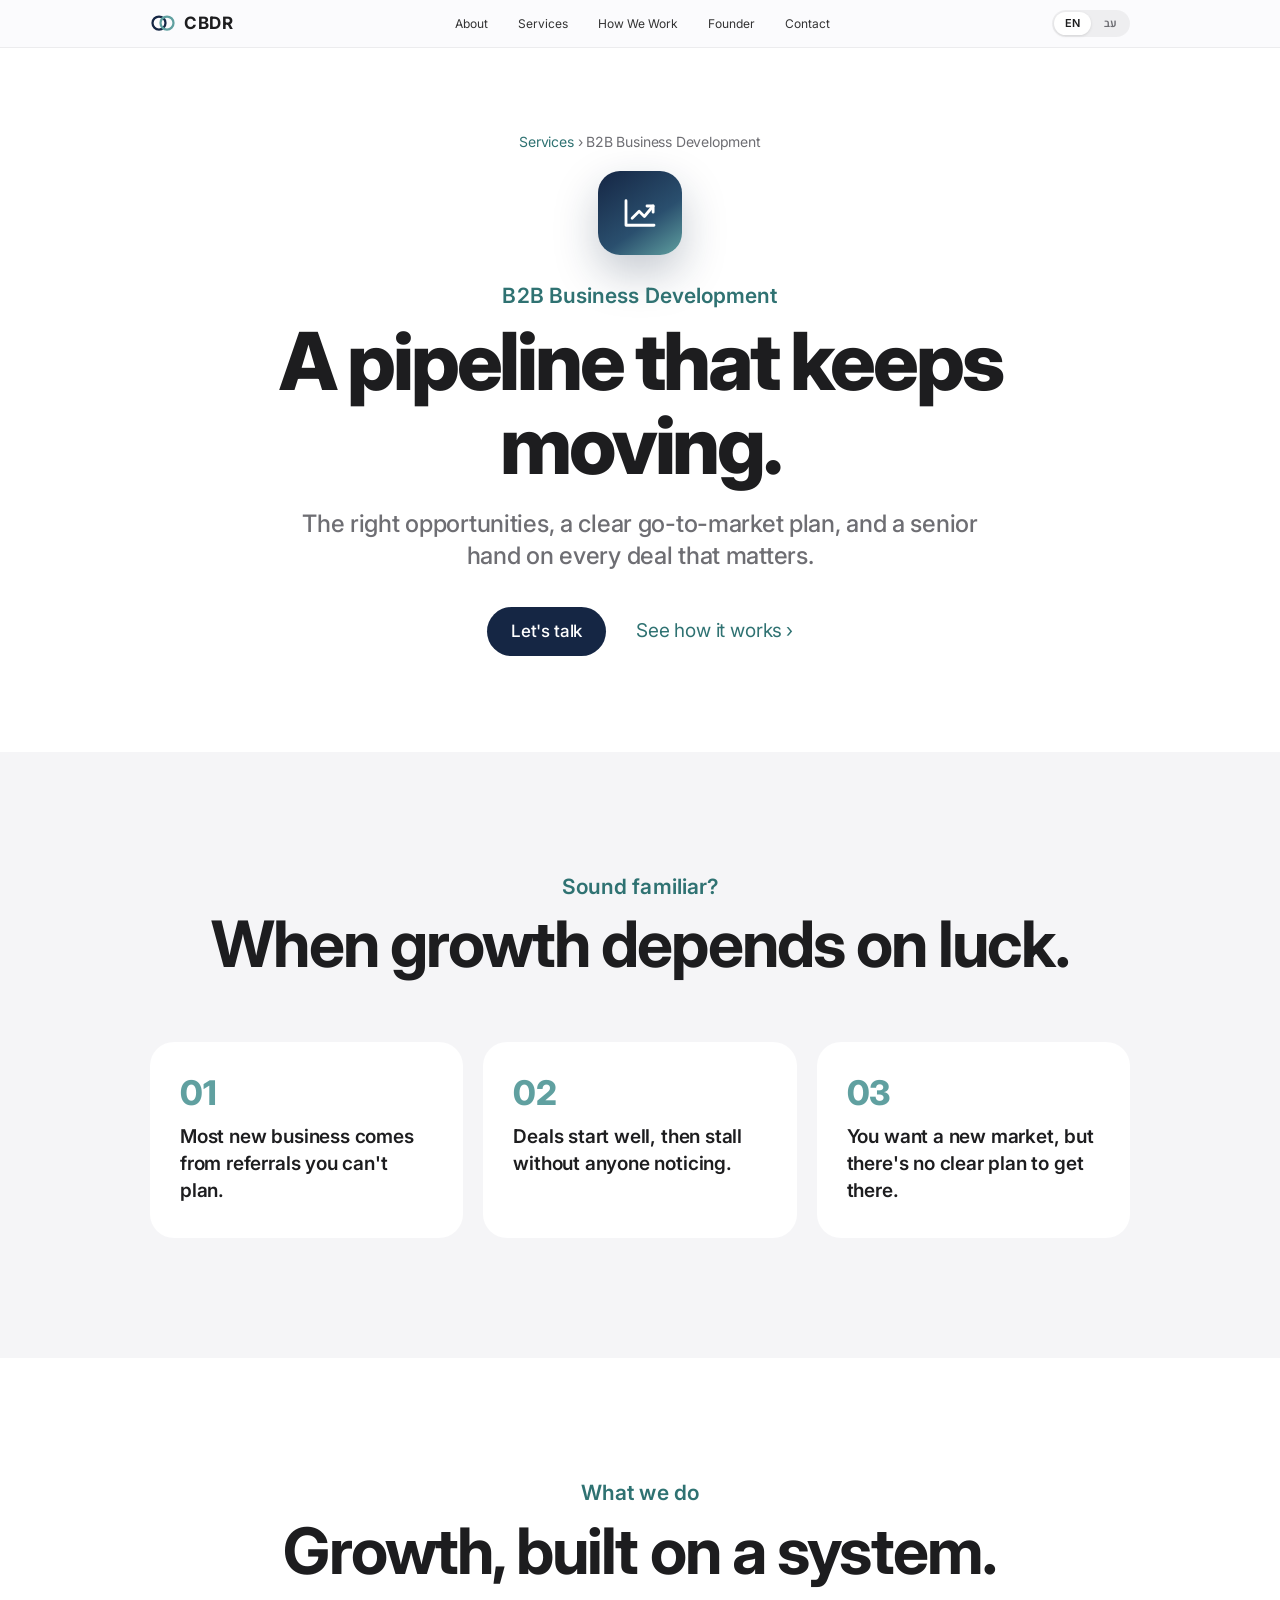
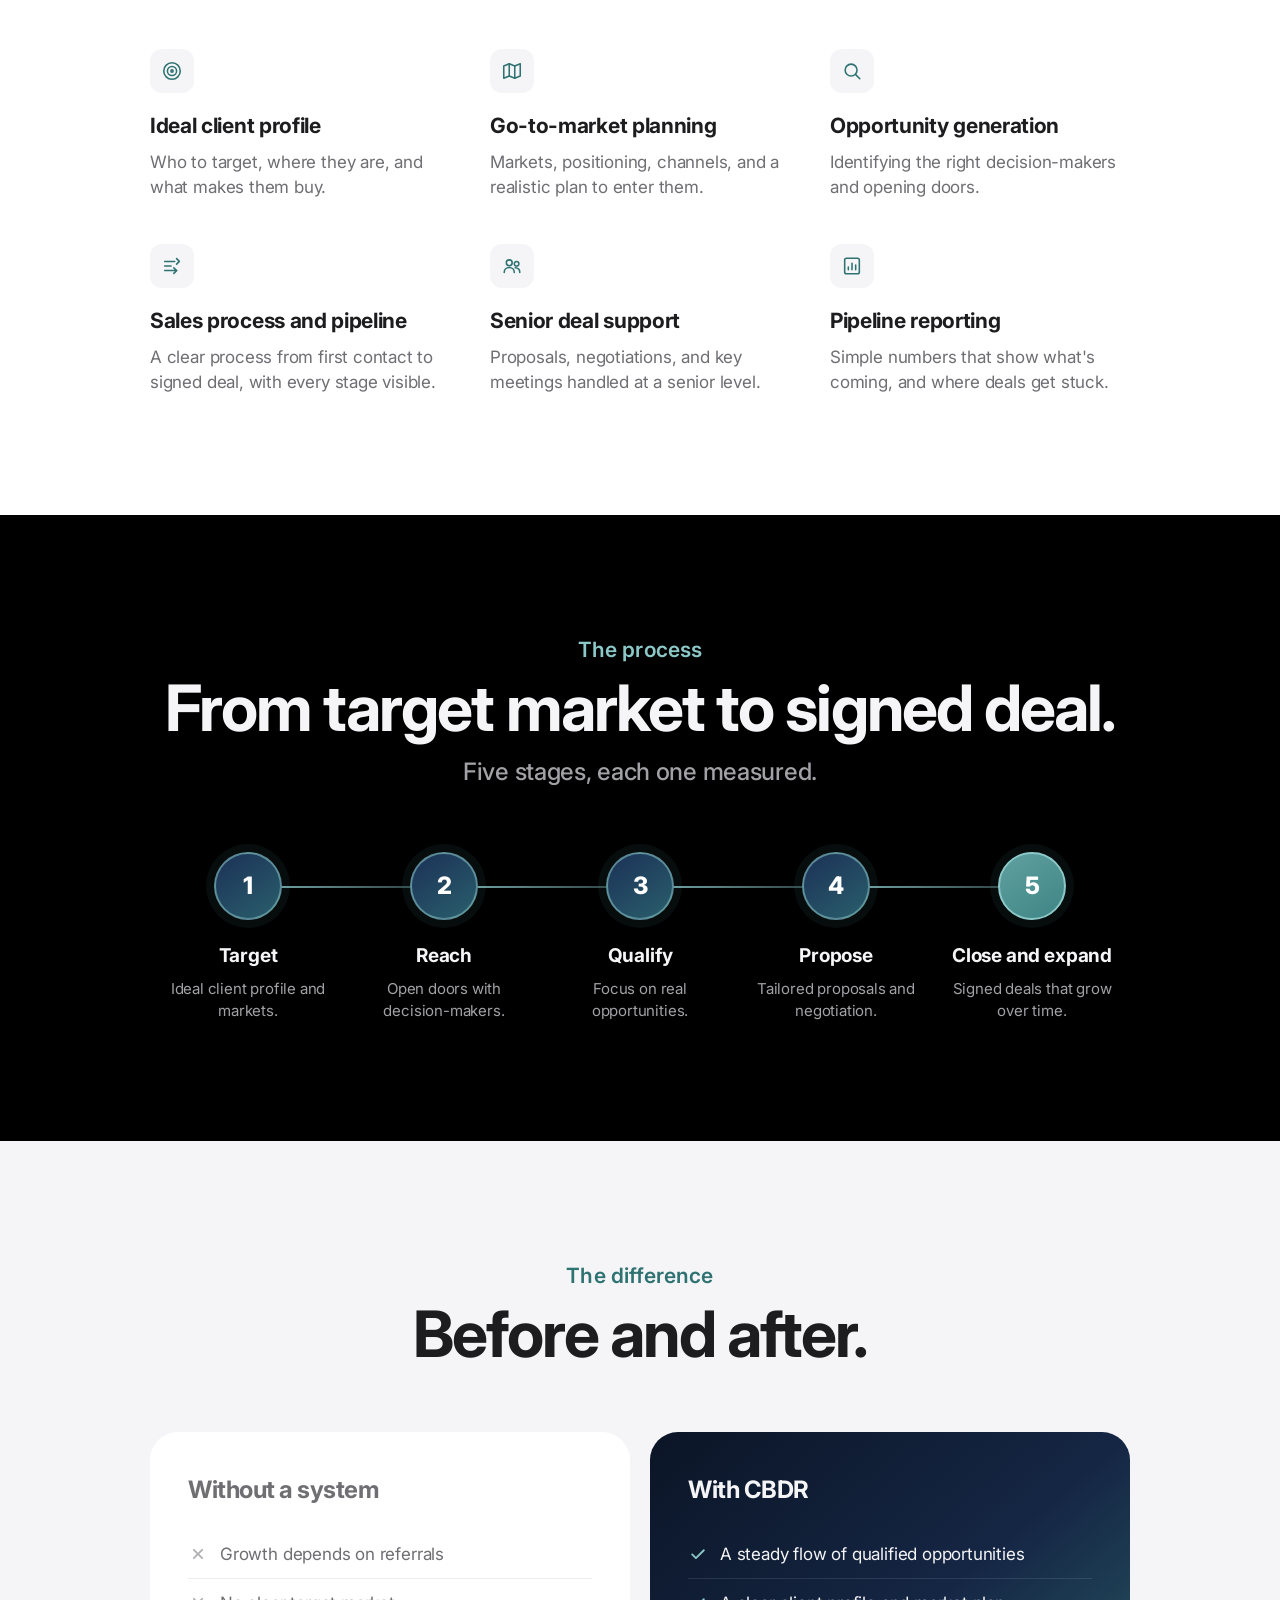
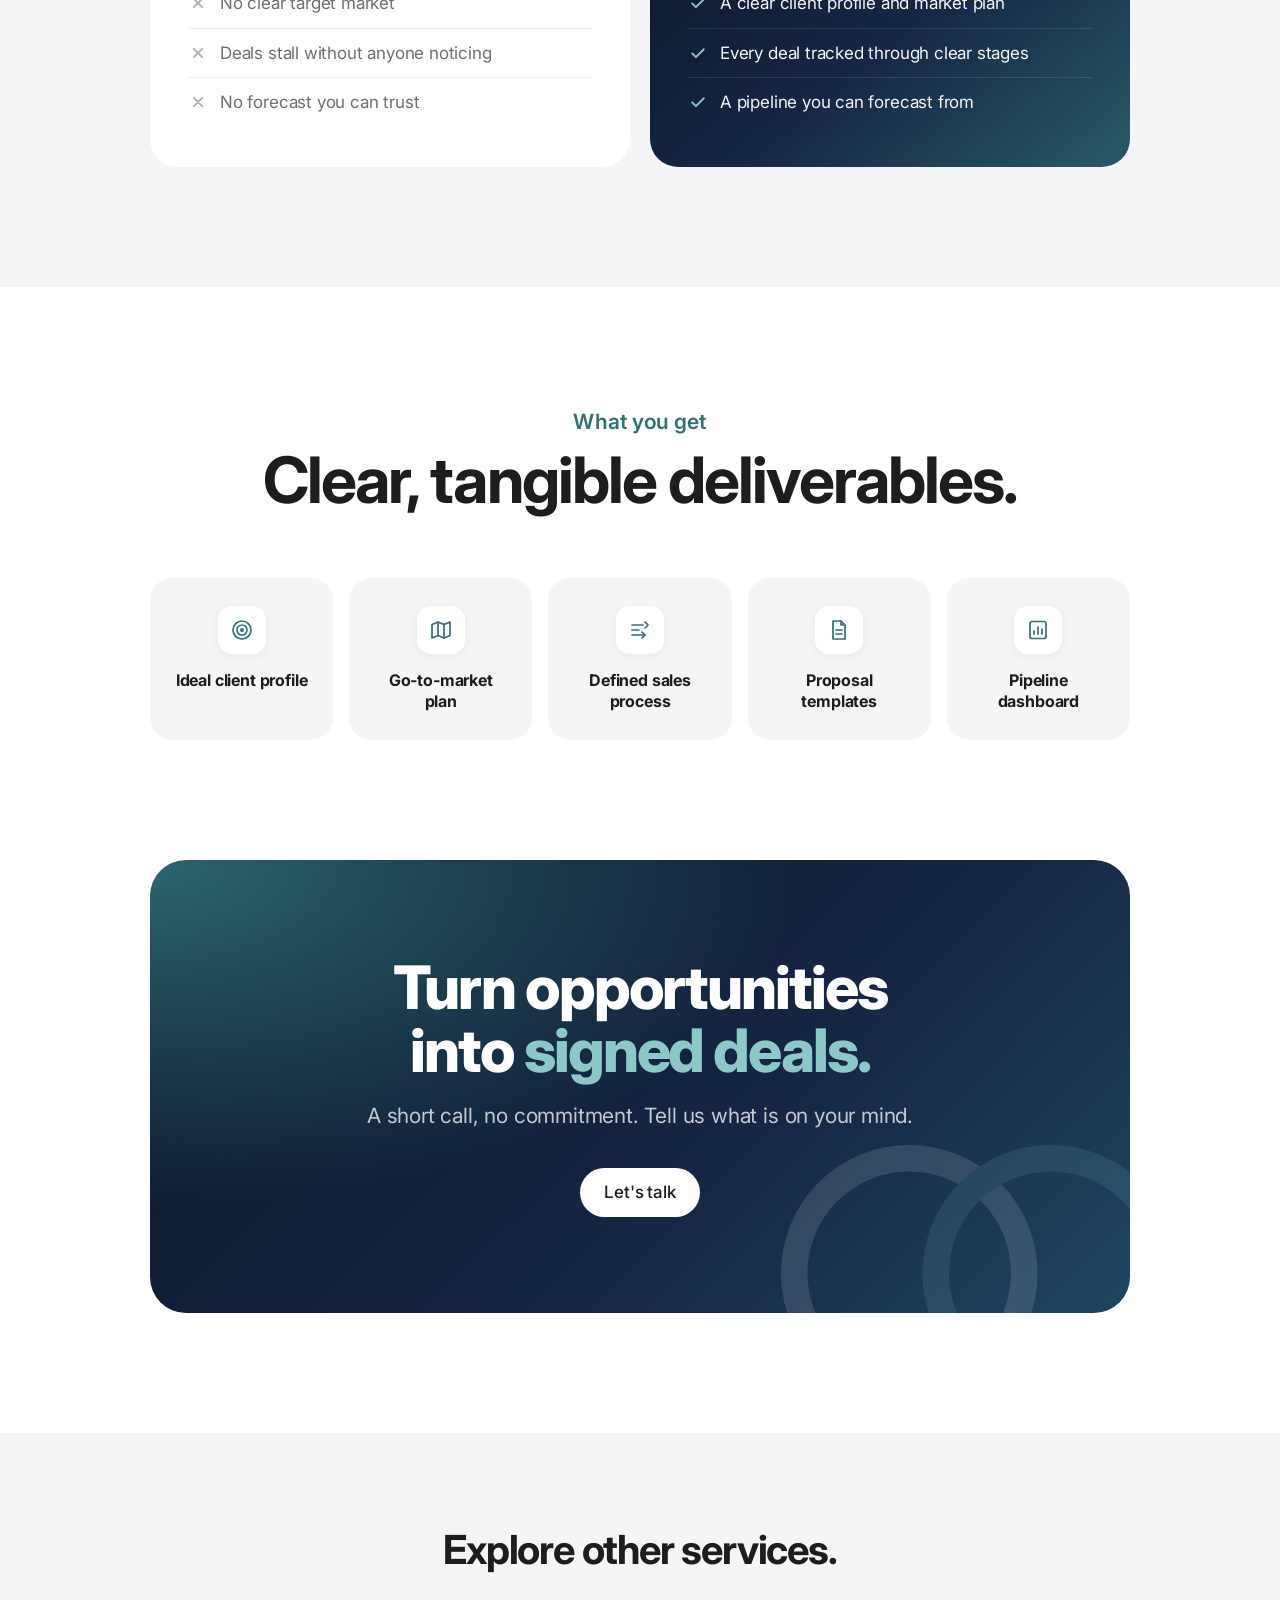
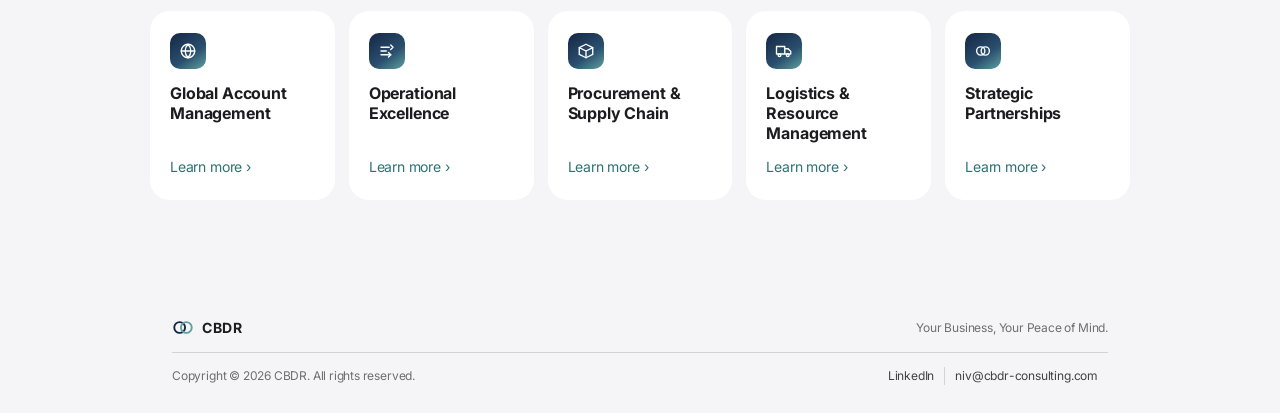
==== b2b-business-development.html @ 395acceb "Add six service pages with process diagrams" ====
<!DOCTYPE html>
<html lang="en" dir="ltr">
<head>
<meta charset="UTF-8">
<meta name="viewport" content="width=device-width, initial-scale=1.0">
<title>B2B Business Development | CBDR</title>
<meta name="description" content="B2B business development: ideal client profile, go-to-market planning, opportunity generation, sales process and pipeline, and senior deal support.">
<meta name="robots" content="index, follow">
<meta name="theme-color" content="#fbfbfd">
<link rel="canonical" href="https://cbdr-consulting.com/b2b-business-development">
<link rel="alternate" hreflang="en" href="https://cbdr-consulting.com/b2b-business-development">
<link rel="alternate" hreflang="he" href="https://cbdr-consulting.com/b2b-business-development?lang=he">
<link rel="alternate" hreflang="x-default" href="https://cbdr-consulting.com/b2b-business-development">
<link rel="icon" type="image/svg+xml" href="favicon.svg">
<meta property="og:type" content="website">
<meta property="og:site_name" content="CBDR">
<meta property="og:url" content="https://cbdr-consulting.com/b2b-business-development">
<meta property="og:title" content="B2B Business Development | CBDR">
<meta property="og:description" content="B2B business development: ideal client profile, go-to-market planning, opportunity generation, sales process and pipeline, and senior deal support.">
<meta property="og:image" content="https://cbdr-consulting.com/og-image.jpg">
<meta name="twitter:card" content="summary_large_image">
<script type="application/ld+json">
{
  "@context": "https://schema.org",
  "@type": "Service",
  "name": "B2B Business Development",
  "serviceType": "B2B Business Development",
  "description": "B2B business development: ideal client profile, go-to-market planning, opportunity generation, sales process and pipeline, and senior deal support.",
  "url": "https://cbdr-consulting.com/b2b-business-development",
  "areaServed": "Worldwide",
  "provider": {
    "@type": "ProfessionalService",
    "name": "CBDR",
    "url": "https://cbdr-consulting.com/"
  }
}
</script>
<!-- ANALYTICS: paste your analytics snippet here -->
<script>document.documentElement.classList.add('js');</script>
<link rel="preconnect" href="https://fonts.googleapis.com">
<link rel="preconnect" href="https://fonts.gstatic.com" crossorigin>
<link href="https://fonts.googleapis.com/css2?family=Inter:wght@400;500;600;700;800&family=Heebo:wght@400;500;600;700;800&display=swap" rel="stylesheet">
<link rel="stylesheet" href="site.css">
</head>
<body>

<svg width="0" height="0" style="position:absolute" aria-hidden="true">
  <defs>
    <symbol id="rings" viewBox="0 0 52 36">
      <circle cx="18" cy="18" r="13" fill="none" stroke="#152644" stroke-width="4.5"/>
      <circle cx="34" cy="18" r="13" fill="none" stroke="#60A0A0" stroke-width="4.5"/>
    </symbol>
  </defs>
</svg>

<nav class="gnav" aria-label="Main">
  <div class="gnav-in">
    <a href="index.html" class="brand" aria-label="CBDR home"><svg aria-hidden="true"><use href="#rings"/></svg><b>CBDR</b></a>
    <div class="gnav-links">
      <a href="index.html#about"><span class="t-en">About</span><span class="t-he">מי אנחנו</span></a>
      <a href="index.html#services"><span class="t-en">Services</span><span class="t-he">שירותים</span></a>
      <a href="index.html#process"><span class="t-en">How We Work</span><span class="t-he">איך עובדים</span></a>
      <a href="index.html#founder"><span class="t-en">Founder</span><span class="t-he">המייסד</span></a>
      <a href="index.html#contact"><span class="t-en">Contact</span><span class="t-he">צור קשר</span></a>
    </div>
    <div class="lang" role="group" aria-label="Language">
      <button class="ltb on" data-l="en" onclick="setL('en')">EN</button>
      <button class="ltb" data-l="he" onclick="setL('he')">עב</button>
    </div>
  </div>
</nav>

<main id="top">

<section class="svc-hero">
  <p class="crumb rv"><a href="index.html#services"><span class="t-en">Services</span><span class="t-he">שירותים</span></a> <span class="chev">›</span> <span class="t-en">B2B Business Development</span><span class="t-he">פיתוח עסקי B2B</span></p>
  <div class="hero-ico rv"><svg viewBox="0 0 24 24" aria-hidden="true"><path d="M4 19V5M4 19h16"/><path d="M7.5 15l4-4 3 3 5-6"/><path d="M16 8h3.5v3.5"/></svg></div>
  <p class="eyebrow rv d1"><span class="t-en">B2B Business Development</span><span class="t-he">פיתוח עסקי B2B</span></p>
  <h1 class="rv d1"><span class="t-en">A pipeline that keeps moving.</span><span class="t-he">פייפליין שלא נעצר.</span></h1>
  <p class="subhead rv d2"><span class="t-en">The right opportunities, a clear go-to-market plan, and a senior hand on every deal that matters.</span><span class="t-he">ההזדמנויות הנכונות, תוכנית יציאה לשוק ברורה, ויד בכירה על כל עסקה שחשובה.</span></p>
  <div class="cta-row rv d3">
    <a href="index.html#contact" class="pill"><span class="t-en">Let's talk</span><span class="t-he">בואו נדבר</span></a>
    <a href="#how" class="more"><span class="t-en">See how it works</span><span class="t-he">איך זה עובד</span> <span class="chev">›</span></a>
  </div>
</section>

<section class="section bg-mist">
  <div class="inner">
    <div class="head-block center">
      <p class="eyebrow rv"><span class="t-en">Sound familiar?</span><span class="t-he">נשמע מוכר?</span></p>
      <h2 class="headline rv d1"><span class="t-en">When growth depends on luck.</span><span class="t-he">כשהצמיחה תלויה במזל.</span></h2>
    </div>
    <div class="signs"><div class="sign rv"><div class="q">01</div><p><span class="t-en">Most new business comes from referrals you can't plan.</span><span class="t-he">רוב העסקים החדשים מגיעים מהמלצות שאי אפשר לתכנן.</span></p></div><div class="sign rv d1"><div class="q">02</div><p><span class="t-en">Deals start well, then stall without anyone noticing.</span><span class="t-he">עסקאות מתחילות טוב, ואז נתקעות בלי שאף אחד שם לב.</span></p></div><div class="sign rv d2"><div class="q">03</div><p><span class="t-en">You want a new market, but there's no clear plan to get there.</span><span class="t-he">אתם רוצים שוק חדש, אבל אין תוכנית ברורה להגיע אליו.</span></p></div></div>
  </div>
</section>

<section class="section">
  <div class="inner">
    <div class="head-block center">
      <p class="eyebrow rv"><span class="t-en">What we do</span><span class="t-he">מה אנחנו עושים</span></p>
      <h2 class="headline rv d1"><span class="t-en">Growth, built on a system.</span><span class="t-he">צמיחה שבנויה על שיטה.</span></h2>
    </div>
    <div class="caps"><div class="cap rv"><div class="ico"><svg viewBox="0 0 24 24" aria-hidden="true"><circle cx="12" cy="12" r="9"/><circle cx="12" cy="12" r="5"/><circle cx="12" cy="12" r="1.2"/></svg></div><h3><span class="t-en">Ideal client profile</span><span class="t-he">פרופיל לקוח אידיאלי (ICP)</span></h3><p><span class="t-en">Who to target, where they are, and what makes them buy.</span><span class="t-he">למי לפנות, איפה הם נמצאים, ומה גורם להם לקנות.</span></p></div><div class="cap rv d1"><div class="ico"><svg viewBox="0 0 24 24" aria-hidden="true"><path d="M9 4L3 6.5v13.5L9 17.5l6 2.5 6-2.5V4l-6 2.5z"/><path d="M9 4v13.5M15 6.5V20"/></svg></div><h3><span class="t-en">Go-to-market planning</span><span class="t-he">תוכנית יציאה לשוק</span></h3><p><span class="t-en">Markets, positioning, channels, and a realistic plan to enter them.</span><span class="t-he">שווקים, מיצוב, ערוצים ותוכנית מציאותית להיכנס אליהם.</span></p></div><div class="cap rv d2"><div class="ico"><svg viewBox="0 0 24 24" aria-hidden="true"><circle cx="11" cy="11" r="6.5"/><path d="M16 16l4.5 4.5"/></svg></div><h3><span class="t-en">Opportunity generation</span><span class="t-he">יצירת הזדמנויות</span></h3><p><span class="t-en">Identifying the right decision-makers and opening doors.</span><span class="t-he">איתור מקבלי ההחלטות הנכונים ופתיחת דלתות.</span></p></div><div class="cap rv"><div class="ico"><svg viewBox="0 0 24 24" aria-hidden="true"><path d="M4 7h11M4 12h7M4 17h13"/><path d="M17 4l3 3-3 3M14 14l3 3-3 3"/></svg></div><h3><span class="t-en">Sales process and pipeline</span><span class="t-he">תהליך מכירה ופייפליין</span></h3><p><span class="t-en">A clear process from first contact to signed deal, with every stage visible.</span><span class="t-he">תהליך ברור מקשר ראשון ועד חתימה, עם כל שלב גלוי.</span></p></div><div class="cap rv d1"><div class="ico"><svg viewBox="0 0 24 24" aria-hidden="true"><circle cx="9" cy="8.5" r="3.2"/><path d="M3.5 19c0-3.2 2.5-5.3 5.5-5.3s5.5 2.1 5.5 5.3"/><circle cx="17" cy="9.5" r="2.5"/><path d="M15.5 14c2.8.1 5 1.9 5 5"/></svg></div><h3><span class="t-en">Senior deal support</span><span class="t-he">ליווי עסקאות בדרג בכיר</span></h3><p><span class="t-en">Proposals, negotiations, and key meetings handled at a senior level.</span><span class="t-he">הצעות, משא ומתן ופגישות מפתח, בדרג בכיר.</span></p></div><div class="cap rv d2"><div class="ico"><svg viewBox="0 0 24 24" aria-hidden="true"><rect x="4" y="3.5" width="16" height="17" rx="2"/><path d="M8 16v-3M12 16V9M16 16v-5"/></svg></div><h3><span class="t-en">Pipeline reporting</span><span class="t-he">דיווח על הפייפליין</span></h3><p><span class="t-en">Simple numbers that show what's coming, and where deals get stuck.</span><span class="t-he">מספרים פשוטים שמראים מה בדרך, ואיפה עסקאות נתקעות.</span></p></div></div>
  </div>
</section>

<section class="section bg-dark" id="how">
  <div class="inner">
    <div class="head-block center">
      <p class="eyebrow rv"><span class="t-en">The process</span><span class="t-he">התהליך</span></p>
      <h2 class="headline rv d1"><span class="t-en">From target market to signed deal.</span><span class="t-he">משוק יעד לעסקה חתומה.</span></h2>
      <p class="subhead rv d2"><span class="t-en">Five stages, each one measured.</span><span class="t-he">חמישה שלבים, כל אחד נמדד.</span></p>
    </div>
    <div class="flow-wrap">
      <ol class="flow" style="--n:5"><li class="rv"><div class="node">1</div><h3><span class="t-en">Target</span><span class="t-he">מיקוד</span></h3><p><span class="t-en">Ideal client profile and markets.</span><span class="t-he">פרופיל לקוח אידיאלי ושווקים.</span></p></li><li class="rv d1"><div class="node">2</div><h3><span class="t-en">Reach</span><span class="t-he">פנייה</span></h3><p><span class="t-en">Open doors with decision-makers.</span><span class="t-he">פתיחת דלתות מול מקבלי החלטות.</span></p></li><li class="rv d2"><div class="node">3</div><h3><span class="t-en">Qualify</span><span class="t-he">סינון</span></h3><p><span class="t-en">Focus on real opportunities.</span><span class="t-he">מיקוד בהזדמנויות אמיתיות.</span></p></li><li class="rv d3"><div class="node">4</div><h3><span class="t-en">Propose</span><span class="t-he">הצעה</span></h3><p><span class="t-en">Tailored proposals and negotiation.</span><span class="t-he">הצעות מותאמות ומשא ומתן.</span></p></li><li class="rv d3"><div class="node">5</div><h3><span class="t-en">Close and expand</span><span class="t-he">סגירה והרחבה</span></h3><p><span class="t-en">Signed deals that grow over time.</span><span class="t-he">עסקאות חתומות שגדלות לאורך זמן.</span></p></li></ol>
      
    </div>
  </div>
</section>

<section class="section bg-mist">
  <div class="inner">
    <div class="head-block center">
      <p class="eyebrow rv"><span class="t-en">The difference</span><span class="t-he">ההבדל</span></p>
      <h2 class="headline rv d1"><span class="t-en">Before and after.</span><span class="t-he">לפני ואחרי.</span></h2>
    </div>
    <div class="ba">
      <div class="ba-col ba-before rv"><h3><span class="t-en">Without a system</span><span class="t-he">בלי שיטה</span></h3><ul><li><svg viewBox="0 0 24 24"><path d="M7 7l10 10M17 7L7 17"/></svg><span><span class="t-en">Growth depends on referrals</span><span class="t-he">הצמיחה תלויה בהמלצות</span></span></li><li><svg viewBox="0 0 24 24"><path d="M7 7l10 10M17 7L7 17"/></svg><span><span class="t-en">No clear target market</span><span class="t-he">אין שוק יעד ברור</span></span></li><li><svg viewBox="0 0 24 24"><path d="M7 7l10 10M17 7L7 17"/></svg><span><span class="t-en">Deals stall without anyone noticing</span><span class="t-he">עסקאות נתקעות בלי שאף אחד שם לב</span></span></li><li><svg viewBox="0 0 24 24"><path d="M7 7l10 10M17 7L7 17"/></svg><span><span class="t-en">No forecast you can trust</span><span class="t-he">אין תחזית שאפשר לסמוך עליה</span></span></li></ul></div>
      <div class="ba-col ba-after rv d1"><h3><span class="t-en">With CBDR</span><span class="t-he">עם CBDR</span></h3><ul><li><svg viewBox="0 0 24 24"><path d="M5 12.5l4.5 4.5L19 7.5"/></svg><span><span class="t-en">A steady flow of qualified opportunities</span><span class="t-he">זרימה קבועה של הזדמנויות איכותיות</span></span></li><li><svg viewBox="0 0 24 24"><path d="M5 12.5l4.5 4.5L19 7.5"/></svg><span><span class="t-en">A clear client profile and market plan</span><span class="t-he">פרופיל לקוח ותוכנית שוק ברורים</span></span></li><li><svg viewBox="0 0 24 24"><path d="M5 12.5l4.5 4.5L19 7.5"/></svg><span><span class="t-en">Every deal tracked through clear stages</span><span class="t-he">כל עסקה במעקב לפי שלבים ברורים</span></span></li><li><svg viewBox="0 0 24 24"><path d="M5 12.5l4.5 4.5L19 7.5"/></svg><span><span class="t-en">A pipeline you can forecast from</span><span class="t-he">פייפליין שאפשר לבנות עליו תחזית</span></span></li></ul></div>
    </div>
  </div>
</section>

<section class="section">
  <div class="inner">
    <div class="head-block center">
      <p class="eyebrow rv"><span class="t-en">What you get</span><span class="t-he">מה אתם מקבלים</span></p>
      <h2 class="headline rv d1"><span class="t-en">Clear, tangible deliverables.</span><span class="t-he">תוצרים ברורים ומוחשיים.</span></h2>
    </div>
    <div class="deliv" style="--dn:5"><div class="dv rv"><div class="ico"><svg viewBox="0 0 24 24" aria-hidden="true"><circle cx="12" cy="12" r="9"/><circle cx="12" cy="12" r="5"/><circle cx="12" cy="12" r="1.2"/></svg></div><h3><span class="t-en">Ideal client profile</span><span class="t-he">פרופיל לקוח אידיאלי</span></h3></div><div class="dv rv d1"><div class="ico"><svg viewBox="0 0 24 24" aria-hidden="true"><path d="M9 4L3 6.5v13.5L9 17.5l6 2.5 6-2.5V4l-6 2.5z"/><path d="M9 4v13.5M15 6.5V20"/></svg></div><h3><span class="t-en">Go-to-market plan</span><span class="t-he">תוכנית יציאה לשוק</span></h3></div><div class="dv rv d2"><div class="ico"><svg viewBox="0 0 24 24" aria-hidden="true"><path d="M4 7h11M4 12h7M4 17h13"/><path d="M17 4l3 3-3 3M14 14l3 3-3 3"/></svg></div><h3><span class="t-en">Defined sales process</span><span class="t-he">תהליך מכירה מוגדר</span></h3></div><div class="dv rv d3"><div class="ico"><svg viewBox="0 0 24 24" aria-hidden="true"><path d="M6 3h8l4 4v14H6z"/><path d="M14 3v4h4M9 12h6M9 16h6"/></svg></div><h3><span class="t-en">Proposal templates</span><span class="t-he">תבניות להצעות</span></h3></div><div class="dv rv d3"><div class="ico"><svg viewBox="0 0 24 24" aria-hidden="true"><rect x="4" y="3.5" width="16" height="17" rx="2"/><path d="M8 16v-3M12 16V9M16 16v-5"/></svg></div><h3><span class="t-en">Pipeline dashboard</span><span class="t-he">לוח מעקב פייפליין</span></h3></div></div>
  </div>
</section>

<section class="final">
  <div class="final-card rv">
    <svg class="final-rings" viewBox="0 0 52 36" aria-hidden="true"><circle cx="18" cy="18" r="13" fill="none" stroke="#fff" stroke-width="3"/><circle cx="34" cy="18" r="13" fill="none" stroke="#8cc8c8" stroke-width="3"/></svg>
    <h2><span class="t-en">Turn opportunities<br>into <em>signed deals.</em></span><span class="t-he">הפכו הזדמנויות<br><em>לעסקאות חתומות.</em></span></h2>
    <p><span class="t-en">A short call, no commitment. Tell us what is on your mind.</span><span class="t-he">שיחה קצרה, בלי התחייבות. ספרו לנו מה מטריד אתכם.</span></p>
    <a href="index.html#contact" class="pill light"><span class="t-en">Let's talk</span><span class="t-he">בואו נדבר</span></a>
  </div>
</section>

<section class="section bg-mist" style="padding-top:96px;padding-bottom:96px">
  <div class="inner">
    <div class="head-block center" style="margin-bottom:40px">
      <h2 class="headline rv" style="font-size:clamp(28px,3.6vw,40px)"><span class="t-en">Explore other services.</span><span class="t-he">שירותים נוספים.</span></h2>
    </div>
    <div class="others"><a class="other" href="global-account-management.html"><span class="ico"><svg viewBox="0 0 24 24" aria-hidden="true"><circle cx="12" cy="12" r="9"/><path d="M3 12h18M12 3c2.5 2.6 3.8 5.6 3.8 9s-1.3 6.4-3.8 9c-2.5-2.6-3.8-5.6-3.8-9S9.5 5.6 12 3z"/></svg></span><b><span class="t-en">Global Account Management</span><span class="t-he">ניהול תיקי לקוחות גלובליים</span></b><span class="more"><span class="t-en">Learn more</span><span class="t-he">למידע נוסף</span> <span class="chev">›</span></span></a><a class="other" href="operational-excellence.html"><span class="ico"><svg viewBox="0 0 24 24" aria-hidden="true"><path d="M4 7h11M4 12h7M4 17h13"/><path d="M17 4l3 3-3 3M14 14l3 3-3 3"/></svg></span><b><span class="t-en">Operational Excellence</span><span class="t-he">מצוינות תפעולית</span></b><span class="more"><span class="t-en">Learn more</span><span class="t-he">למידע נוסף</span> <span class="chev">›</span></span></a><a class="other" href="procurement-supply-chain.html"><span class="ico"><svg viewBox="0 0 24 24" aria-hidden="true"><path d="M3 7.5L12 3l9 4.5v9L12 21l-9-4.5z"/><path d="M3 7.5L12 12l9-4.5M12 12v9"/></svg></span><b><span class="t-en">Procurement &amp; Supply Chain</span><span class="t-he">רכש ושרשרת אספקה</span></b><span class="more"><span class="t-en">Learn more</span><span class="t-he">למידע נוסף</span> <span class="chev">›</span></span></a><a class="other" href="logistics-resource-management.html"><span class="ico"><svg viewBox="0 0 24 24" aria-hidden="true"><path d="M2 6h11v10H2zM13 9h4.5L21 12.5V16h-8z"/><circle cx="6" cy="17.5" r="1.8"/><circle cx="17" cy="17.5" r="1.8"/></svg></span><b><span class="t-en">Logistics &amp; Resource Management</span><span class="t-he">ניהול לוגיסטיקה ומשאבים</span></b><span class="more"><span class="t-en">Learn more</span><span class="t-he">למידע נוסף</span> <span class="chev">›</span></span></a><a class="other" href="strategic-partnerships.html"><span class="ico"><svg viewBox="0 0 24 24" aria-hidden="true"><circle cx="9" cy="12" r="5.5"/><circle cx="15" cy="12" r="5.5"/></svg></span><b><span class="t-en">Strategic Partnerships</span><span class="t-he">שותפויות אסטרטגיות</span></b><span class="more"><span class="t-en">Learn more</span><span class="t-he">למידע נוסף</span> <span class="chev">›</span></span></a></div>
  </div>
</section>

</main>

<footer>
  <div class="foot-in">
    <div class="foot-top">
      <a href="index.html" class="brand" aria-label="CBDR home"><svg aria-hidden="true"><use href="#rings"/></svg><b>CBDR</b></a>
      <span><span class="t-en">Your Business, Your Peace of Mind.</span><span class="t-he">העסק שלכם, השקט הנפשי שלכם.</span></span>
    </div>
    <div class="foot-bottom">
      <span>Copyright © <span id="yr">2026</span> CBDR. <span class="t-en">All rights reserved.</span><span class="t-he">כל הזכויות שמורות.</span></span>
      <div class="foot-links">
        <a href="https://www.linkedin.com/company/cbdr-consulting" target="_blank" rel="noopener">LinkedIn</a>
        <a class="mail-link" href="mailto:niv@cbdr-consulting.com">niv@cbdr-consulting.com</a>
      </div>
    </div>
  </div>
</footer>

<script>
var CONTACT_EMAIL = 'niv@cbdr-consulting.com';
var TITLES = { en: "B2B Business Development | CBDR", he: "פיתוח עסקי B2B | CBDR" };
function setL(l) {
  if (l !== 'he') l = 'en';
  document.documentElement.lang = l;
  document.documentElement.dir = (l === 'he') ? 'rtl' : 'ltr';
  document.title = TITLES[l];
  document.querySelectorAll('.ltb').forEach(function (b) { b.classList.toggle('on', b.getAttribute('data-l') === l); });
  try { localStorage.setItem('cbdr-lang', l); } catch (e) {}
}
(function init() {
  document.querySelectorAll('.mail-link').forEach(function (a) { a.href = 'mailto:' + CONTACT_EMAIL; a.textContent = CONTACT_EMAIL; });
  document.getElementById('yr').textContent = new Date().getFullYear();
  var l = null;
  try { l = new URLSearchParams(location.search).get('lang') || localStorage.getItem('cbdr-lang'); } catch (e) {}
  if (l === 'he') setL('he');
  var els = document.querySelectorAll('.rv');
  if (!('IntersectionObserver' in window)) { els.forEach(function (el) { el.classList.add('in'); }); return; }
  var io = new IntersectionObserver(function (entries) {
    entries.forEach(function (en) { if (en.isIntersecting) { en.target.classList.add('in'); io.unobserve(en.target); } });
  }, { threshold: 0.12, rootMargin: '0px 0px -40px 0px' });
  els.forEach(function (el) { io.observe(el); });
})();
</script>
</body>
</html>
---- site.css ----
:root {
  --navy: #152644;
  --navy-deep: #0b1526;
  --teal: #60A0A0;
  --teal-bright: #8cc8c8;
  --teal-ink: #2f7272;
  --ink: #1d1d1f;
  --ink-2: #424245;
  --gray: #6e6e73;
  --gray-2: #86868b;
  --line: #d2d2d7;
  --paper: #ffffff;
  --mist: #f5f5f7;
  --glass: rgba(251,251,253,0.8);
  --radius: 28px;
  --font: -apple-system, BlinkMacSystemFont, "SF Pro Display", "SF Pro Text", "Inter", "Helvetica Neue", "Heebo", Arial, sans-serif;
  --font-he: "Heebo", -apple-system, BlinkMacSystemFont, "Inter", Arial, sans-serif;
  --ease: cubic-bezier(0.28, 0.11, 0.32, 1);
}
*, *::before, *::after { box-sizing: border-box; margin: 0; padding: 0; }
html { scroll-behavior: smooth; scroll-padding-top: 52px; }
body { font-family: var(--font); background: var(--paper); color: var(--ink); -webkit-font-smoothing: antialiased; -moz-osx-font-smoothing: grayscale; overflow-x: hidden; font-size: 17px; line-height: 1.47; letter-spacing: -0.011em; }
html[lang="he"] body { font-family: var(--font-he); letter-spacing: 0; }
a { color: inherit; text-decoration: none; }
a:focus-visible, button:focus-visible, input:focus-visible, select:focus-visible, textarea:focus-visible { outline: 3px solid rgba(96,160,160,0.6); outline-offset: 2px; border-radius: 8px; }
html[lang="he"] .t-en, html[lang="en"] .t-he { display: none; }
.chev { display: inline-block; transition: transform .3s var(--ease); }
html[dir="rtl"] .chev { transform: scaleX(-1); }

/* NAV: frosted glass bar */
nav.gnav {
  position: fixed; top: 0; left: 0; right: 0; z-index: 200; height: 48px;
  background: var(--glass);
  -webkit-backdrop-filter: saturate(180%) blur(20px); backdrop-filter: saturate(180%) blur(20px);
  border-bottom: 1px solid rgba(0,0,0,0.06);
}
.gnav-in { max-width: 1024px; height: 100%; margin: 0 auto; padding: 0 22px; display: flex; align-items: center; justify-content: space-between; gap: 24px; }
.brand { display: flex; align-items: center; gap: 8px; direction: ltr; }
.brand svg { width: 26px; height: 18px; }
.brand b { font-weight: 700; font-size: 17px; letter-spacing: 0.04em; color: var(--ink); }
.gnav-links { display: flex; align-items: center; gap: 30px; }
.gnav-links a { font-size: 12px; color: rgba(0,0,0,0.8); transition: color .2s; letter-spacing: 0; }
.gnav-links a:hover { color: var(--teal-ink); }
.lang { display: flex; gap: 2px; background: rgba(0,0,0,0.05); border-radius: 999px; padding: 2px; }
.ltb { font: 600 11px/1 var(--font); padding: 6px 11px; border-radius: 999px; border: 0; background: transparent; color: var(--gray); cursor: pointer; transition: all .2s; }
.ltb.on { background: #fff; color: var(--ink); box-shadow: 0 1px 3px rgba(0,0,0,0.12); }

/* Shared type */
.eyebrow { font-size: 21px; font-weight: 600; color: var(--teal-ink); margin-bottom: 8px; letter-spacing: 0.004em; }
.headline { font-size: clamp(40px, 6vw, 64px); line-height: 1.0625; font-weight: 700; letter-spacing: -0.03em; }
.subhead { font-size: clamp(19px, 2.2vw, 24px); line-height: 1.35; font-weight: 500; color: var(--gray); letter-spacing: -0.012em; }
html[lang="he"] .headline, html[lang="he"] .hero h1, html[lang="he"] .statement { letter-spacing: -0.01em; }
.grad { background: linear-gradient(90deg, var(--navy) 0%, var(--teal) 100%); -webkit-background-clip: text; background-clip: text; color: transparent; }
html[dir="rtl"] .grad { background: linear-gradient(270deg, var(--navy) 0%, var(--teal) 100%); -webkit-background-clip: text; background-clip: text; }
.section { padding: 120px 22px; }
.inner { max-width: 980px; margin: 0 auto; }
.center { text-align: center; }
.bg-mist { background: var(--mist); }
.bg-dark { background: #000; color: #f5f5f7; }

/* Buttons */
.cta-row { display: flex; flex-wrap: wrap; align-items: center; justify-content: center; gap: 14px 30px; }
.pill { display: inline-flex; align-items: center; gap: 6px; background: var(--navy); color: #fff; font-size: 17px; font-weight: 500; padding: 12px 24px; border-radius: 999px; transition: background .25s, transform .25s var(--ease); border: 0; cursor: pointer; font-family: inherit; }
.pill:hover { background: #22396a; }
.pill:active { transform: scale(0.98); }
.pill.light { background: #fff; color: var(--ink); }
.pill.light:hover { background: #e8e8ed; }
.more { font-size: 19px; color: var(--teal-ink); display: inline-flex; align-items: center; gap: 4px; }
.more:hover { text-decoration: underline; }
.more:hover .chev { transform: translateX(3px); }
html[dir="rtl"] .more:hover .chev { transform: scaleX(-1) translateX(3px); }
.bg-dark .more { color: var(--teal-bright); }

/* HERO */
.hero { padding: 140px 22px 0; text-align: center; overflow: hidden; }
.hero .eyebrow { font-size: 24px; }
.hero h1 { font-size: clamp(48px, 8.2vw, 96px); line-height: 1.02; font-weight: 800; letter-spacing: -0.04em; margin-bottom: 20px; }
.hero h1 .l2 { display: block; }
.hero .subhead { max-width: 680px; margin: 0 auto 32px; }
.hero-art { position: relative; max-width: 900px; margin: 72px auto 0; height: clamp(220px, 38vw, 420px); }
.hero-art svg { width: 100%; height: 100%; display: block; overflow: visible; }
.hero-art .ring-a { animation: drift-a 9s ease-in-out infinite; transform-origin: 50% 50%; }
.hero-art .ring-b { animation: drift-b 9s ease-in-out infinite; transform-origin: 50% 50%; }
@keyframes drift-a { 0%,100% { transform: translateX(0); } 50% { transform: translateX(-10px); } }
@keyframes drift-b { 0%,100% { transform: translateX(0); } 50% { transform: translateX(10px); } }
.hero-fade { position: absolute; left: 0; right: 0; bottom: 0; height: 40%; background: linear-gradient(to bottom, rgba(255,255,255,0), #fff); pointer-events: none; }

/* STATEMENT (dark) */
.statement-wrap { padding: 160px 22px; }
.statement { font-size: clamp(36px, 5.6vw, 64px); line-height: 1.08; font-weight: 700; letter-spacing: -0.03em; max-width: 900px; margin: 0 auto; }
.statement .dim { color: #6e6e73; }
.statement .glow { background: linear-gradient(90deg, #ffffff 0%, var(--teal-bright) 60%, var(--teal) 100%); -webkit-background-clip: text; background-clip: text; color: transparent; }
.statement-body { max-width: 700px; margin: 56px auto 0; font-size: clamp(19px, 2vw, 22px); line-height: 1.5; color: #a1a1a6; font-weight: 500; }
.statement-body p + p { margin-top: 22px; }
.statement-body strong { color: #f5f5f7; font-weight: 600; }
.closer { margin-top: 64px; font-size: clamp(24px, 3vw, 32px); font-weight: 700; letter-spacing: -0.02em; color: #f5f5f7; }
.closer em { font-style: normal; color: var(--teal-bright); }

/* SERVICES bento */
.head-block { margin-bottom: 64px; }
.head-block .subhead { max-width: 640px; margin-top: 14px; }
.head-block.center .subhead { margin-left: auto; margin-right: auto; }
.bento { display: grid; grid-template-columns: repeat(3, 1fr); gap: 20px; }
.tile { background: #fff; border-radius: var(--radius); padding: 40px 34px 44px; display: flex; flex-direction: column; transition: transform .45s var(--ease), box-shadow .45s var(--ease); }
.tile:hover { transform: scale(1.012); box-shadow: 0 18px 50px rgba(0,0,0,0.08); }
.tile .ico { width: 52px; height: 52px; border-radius: 14px; background: linear-gradient(145deg, var(--navy), #2a4f6e 60%, var(--teal)); display: flex; align-items: center; justify-content: center; }
.tile .ico svg { width: 26px; height: 26px; stroke: #fff; fill: none; stroke-width: 1.7; stroke-linecap: round; stroke-linejoin: round; }
.tile .num { font-size: 13px; font-weight: 600; color: var(--gray-2); letter-spacing: 0.06em; margin: 36px 0 8px; }
.tile h3 { font-size: clamp(22px, 2.1vw, 24px); line-height: 1.14; font-weight: 700; letter-spacing: -0.02em; margin-bottom: 12px; }
.tile p { font-size: 17px; color: var(--gray); line-height: 1.47; max-width: 520px; }
.tile.wide { margin-top: 20px; min-height: 0; flex-direction: row; align-items: center; gap: 28px; padding: 40px 44px; }
.tile.wide:hover { transform: scale(1.006); }
.tile.wide .wide-txt { flex: 1; }
.tile.wide h3 { margin-bottom: 6px; }
.tile.wide p { max-width: 640px; }
.tile.wide .ico { flex-shrink: 0; }
.tile.dark { background: linear-gradient(140deg, var(--navy-deep) 0%, var(--navy) 55%, #285a66 100%); color: #f5f5f7; }
.tile.dark p { color: rgba(245,245,247,0.72); }
.tile.dark .num { color: var(--teal-bright); }
.tile.dark .ico { background: rgba(255,255,255,0.12); }

/* WHO */
.who { display: grid; grid-template-columns: repeat(3, 1fr); gap: 48px; }
.who-item { text-align: center; padding: 0 8px; }
.who-icon { width: 64px; height: 64px; margin: 0 auto 22px; border-radius: 50%; background: var(--mist); display: flex; align-items: center; justify-content: center; }
.who-icon svg { width: 30px; height: 30px; stroke: var(--teal-ink); fill: none; stroke-width: 1.6; stroke-linecap: round; stroke-linejoin: round; }
.who-item h3 { font-size: 24px; font-weight: 700; letter-spacing: -0.02em; margin-bottom: 10px; }
.who-item p { color: var(--gray); font-size: 17px; }

/* PROCESS (dark) */
.steps { display: grid; grid-template-columns: repeat(4, 1fr); gap: 20px; }
.step { background: #1d1d1f; border-radius: 24px; padding: 36px 28px 40px; }
.step .n { font-size: 56px; font-weight: 800; letter-spacing: -0.04em; line-height: 1; margin-bottom: 28px; background: linear-gradient(160deg, #fff 10%, var(--teal) 100%); -webkit-background-clip: text; background-clip: text; color: transparent; }
.step h3 { font-size: 21px; font-weight: 700; letter-spacing: -0.015em; margin-bottom: 8px; color: #f5f5f7; }
.step p { font-size: 16px; color: #a1a1a6; line-height: 1.45; }
.bg-dark .headline { color: #f5f5f7; }
.bg-dark .subhead { color: #a1a1a6; }
.bg-dark .eyebrow { color: var(--teal-bright); }

/* FOUNDER */
.founder { display: grid; grid-template-columns: 340px 1fr; gap: 20px; align-items: stretch; }
.f-card { background: #fff; border-radius: var(--radius); padding: 44px 36px; display: flex; flex-direction: column; align-items: center; text-align: center; justify-content: center; }
.mono { width: 128px; height: 128px; border-radius: 50%; background: linear-gradient(145deg, var(--navy) 0%, #2a4f6e 55%, var(--teal) 100%); display: flex; align-items: center; justify-content: center; color: #fff; font-size: 44px; font-weight: 700; letter-spacing: -0.02em; margin-bottom: 24px; direction: ltr; box-shadow: 0 16px 40px rgba(21,38,68,0.25); }
.f-card h2 { font-size: 32px; font-weight: 700; letter-spacing: -0.025em; margin-bottom: 4px; }
.f-card .role { color: var(--gray); font-size: 17px; margin-bottom: 20px; }
.f-body { background: #fff; border-radius: var(--radius); padding: 48px 48px; display: flex; flex-direction: column; justify-content: center; }
.f-body p { font-size: clamp(19px, 1.9vw, 21px); line-height: 1.5; color: var(--ink-2); font-weight: 500; }
.f-body p + p { margin-top: 20px; }
.f-body p strong { color: var(--ink); font-weight: 700; }
.f-body p.f-close { color: var(--ink); font-weight: 700; font-size: clamp(24px, 2.6vw, 30px); line-height: 1.2; letter-spacing: -0.02em; margin-top: 28px; }

/* CASE STUDIES (section is commented out in the HTML until real content is ready) */
.case-grid { display: grid; grid-template-columns: 1fr 1fr; gap: 20px; }
.case { background: var(--mist); border-radius: var(--radius); padding: 40px 36px; }
.case-client { font-size: 24px; font-weight: 700; letter-spacing: -0.02em; margin-bottom: 18px; }
.case-l { font-size: 12px; font-weight: 600; letter-spacing: 0.06em; text-transform: uppercase; color: var(--teal-ink); margin: 16px 0 4px; }
.case-p { font-size: 17px; color: var(--gray); }

/* CONTACT */
.contact-box { max-width: 680px; margin: 0 auto; }
#booking-form { margin-top: 56px; text-align: start; }
.fgrid { display: grid; grid-template-columns: 1fr 1fr; gap: 14px; margin-bottom: 14px; }
.frow { margin-bottom: 14px; }
.flabel { display: block; font-size: 14px; font-weight: 600; color: var(--ink-2); margin: 0 4px 8px; }
.finput { width: 100%; height: 54px; padding: 0 16px; border: 1px solid var(--line); border-radius: 12px; font-size: 17px; font-family: inherit; background: #fff; color: var(--ink); transition: border-color .2s, box-shadow .2s; -webkit-appearance: none; appearance: none; }
select.finput { background-image: url("data:image/svg+xml,%3Csvg xmlns='http://www.w3.org/2000/svg' width='12' height='8' viewBox='0 0 12 8'%3E%3Cpath d='M1 1.5l5 5 5-5' fill='none' stroke='%236e6e73' stroke-width='1.6' stroke-linecap='round'/%3E%3C/svg%3E"); background-repeat: no-repeat; background-position: right 16px center; padding-inline-end: 40px; }
html[dir="rtl"] select.finput { background-position: left 16px center; }
textarea.finput { height: auto; padding: 14px 16px; resize: vertical; line-height: 1.45; }
.finput:focus { outline: none; border-color: var(--teal); box-shadow: 0 0 0 4px rgba(96,160,160,0.22); }
.seg { display: grid; grid-template-columns: 1fr 1fr; background: #e8e8ed; border-radius: 12px; padding: 3px; }
.seg label { position: relative; display: flex; align-items: center; justify-content: center; height: 48px; border-radius: 10px; font-size: 16px; font-weight: 500; color: var(--ink-2); cursor: pointer; transition: all .25s var(--ease); }
.seg input { position: absolute; opacity: 0; pointer-events: none; }
.seg label:has(input:checked) { background: #fff; color: var(--ink); box-shadow: 0 2px 8px rgba(0,0,0,0.1); }
.seg label:has(input:focus-visible) { outline: 3px solid rgba(96,160,160,0.6); }
.fsubmit { width: 100%; justify-content: center; margin-top: 12px; padding: 16px; font-size: 17px; }
.fnote { margin-top: 18px; font-size: 14px; color: var(--gray); text-align: center; }
.fnote a { color: var(--teal-ink); }
.fnote a:hover { text-decoration: underline; }
#booking-success { display: none; margin-top: 56px; background: var(--mist); border-radius: var(--radius); padding: 56px 36px; text-align: center; }
.succ-check { width: 56px; height: 56px; margin: 0 auto 20px; border-radius: 50%; background: var(--teal); display: flex; align-items: center; justify-content: center; }
.succ-check svg { width: 26px; height: 26px; stroke: #fff; fill: none; stroke-width: 2.4; stroke-linecap: round; stroke-linejoin: round; }
.succ-t { font-size: 28px; font-weight: 700; letter-spacing: -0.02em; margin-bottom: 10px; }
.succ-d { font-size: 17px; color: var(--gray); }
.succ-d a { color: var(--teal-ink); }

/* FINAL CTA */
.final { padding: 0 22px 120px; }
.final-card { max-width: 980px; margin: 0 auto; border-radius: 36px; padding: 96px 32px; text-align: center; color: #fff; background: radial-gradient(120% 140% at 0% 0%, #2c6670 0%, transparent 55%), linear-gradient(135deg, var(--navy-deep) 0%, var(--navy) 60%, #1f4560 100%); position: relative; overflow: hidden; }
.final-card h2 { font-size: clamp(36px, 5.4vw, 60px); line-height: 1.06; font-weight: 800; letter-spacing: -0.035em; margin-bottom: 18px; position: relative; }
.final-card h2 em { font-style: normal; color: var(--teal-bright); }
.final-card p { font-size: clamp(19px, 2vw, 21px); color: rgba(255,255,255,0.75); margin-bottom: 36px; position: relative; }
.final-card .pill { position: relative; }
.final-rings { position: absolute; right: -80px; bottom: -120px; width: 460px; opacity: 0.12; pointer-events: none; }
html[dir="rtl"] .final-rings { right: auto; left: -80px; }

/* FOOTER (Apple style: small, gray, quiet) */
footer { background: var(--mist); font-size: 12px; color: var(--gray); }
.foot-in { max-width: 980px; margin: 0 auto; padding: 22px 22px 28px; }
.foot-top { padding-bottom: 14px; border-bottom: 1px solid var(--line); display: flex; justify-content: space-between; align-items: center; gap: 16px; flex-wrap: wrap; }
.foot-top .brand b { font-size: 14px; }
.foot-top .brand svg { width: 22px; height: 15px; }
.foot-bottom { padding-top: 14px; display: flex; justify-content: space-between; gap: 12px; flex-wrap: wrap; }
.foot-links { display: flex; gap: 0; flex-wrap: wrap; }
.foot-links a { color: var(--ink-2); padding: 0 10px; border-inline-start: 1px solid var(--line); }
.foot-links a:first-child { padding-inline-start: 0; border: 0; }
.foot-links a:hover { text-decoration: underline; }

/* Reveal on scroll */
.js .rv { opacity: 0; transform: translateY(32px); transition: opacity 1s var(--ease), transform 1s var(--ease); }
.js .rv.in { opacity: 1; transform: none; }
.js .rv.d1 { transition-delay: .08s; } .js .rv.d2 { transition-delay: .16s; } .js .rv.d3 { transition-delay: .24s; }
@media (prefers-reduced-motion: reduce) {
  html { scroll-behavior: auto; }
  .js .rv { opacity: 1; transform: none; transition: none; }
  .hero-art .ring-a, .hero-art .ring-b { animation: none; }
}

@media (max-width: 1000px) {
  .bento { grid-template-columns: 1fr 1fr; }
  .steps { grid-template-columns: 1fr 1fr; }
  .founder { grid-template-columns: 1fr; }
}
@media (max-width: 760px) {
  .gnav-links a { display: none; }
  .section { padding: 88px 16px; }
  .statement-wrap { padding: 104px 16px; }
  .hero { padding: 112px 16px 0; }
  .hero-art { margin-top: 48px; }
  .bento, .who, .steps, .case-grid, .fgrid { grid-template-columns: 1fr; }
  .tile { min-height: 0; padding: 32px 26px 36px; }
  .tile.wide { flex-direction: column; align-items: flex-start; gap: 20px; padding: 32px 26px 36px; }
  .who { gap: 40px; }
  .f-body { padding: 36px 26px; }
  .final { padding: 0 16px 88px; }
  .final-card { padding: 72px 22px; border-radius: 28px; }
  .head-block { margin-bottom: 44px; }
  .foot-in { padding-left: 16px; padding-right: 16px; }
}

/* ===================== SERVICE PAGES ===================== */
.crumb { font-size: 14px; color: var(--gray); margin-bottom: 18px; }
.crumb a { color: var(--teal-ink); }
.crumb a:hover { text-decoration: underline; }
.svc-hero { padding: 132px 22px 96px; text-align: center; }
.svc-hero .hero-ico { width: 84px; height: 84px; border-radius: 22px; margin: 0 auto 26px; background: linear-gradient(145deg, var(--navy), #2a4f6e 60%, var(--teal)); display: flex; align-items: center; justify-content: center; box-shadow: 0 18px 44px rgba(21,38,68,0.25); }
.svc-hero .hero-ico svg { width: 42px; height: 42px; stroke: #fff; fill: none; stroke-width: 1.6; stroke-linecap: round; stroke-linejoin: round; }
.svc-hero h1 { font-size: clamp(42px, 7vw, 80px); line-height: 1.04; font-weight: 800; letter-spacing: -0.04em; max-width: 920px; margin: 0 auto 22px; }
html[lang="he"] .svc-hero h1 { letter-spacing: -0.01em; }
.svc-hero .subhead { max-width: 700px; margin: 0 auto 34px; }

/* Signs */
.signs { display: grid; grid-template-columns: repeat(3, 1fr); gap: 20px; }
.sign { background: #fff; border-radius: 24px; padding: 34px 30px; }
.sign .q { font-size: 34px; line-height: 1; font-weight: 800; color: var(--teal); margin-bottom: 14px; }
.sign p { font-size: 19px; line-height: 1.4; font-weight: 600; color: var(--ink); letter-spacing: -0.01em; }

/* Capabilities */
.caps { display: grid; grid-template-columns: repeat(3, 1fr); gap: 44px 40px; }
.cap .ico { width: 44px; height: 44px; border-radius: 12px; background: var(--mist); display: flex; align-items: center; justify-content: center; margin-bottom: 18px; }
.cap .ico svg { width: 22px; height: 22px; stroke: var(--teal-ink); fill: none; stroke-width: 1.7; stroke-linecap: round; stroke-linejoin: round; }
.cap h3 { font-size: 21px; font-weight: 700; letter-spacing: -0.015em; margin-bottom: 8px; }
.cap p { color: var(--gray); font-size: 17px; }

/* Process flow diagram */
.flow-wrap { position: relative; }
.flow { list-style: none; display: grid; grid-template-columns: repeat(var(--n, 5), 1fr); gap: 0; position: relative; counter-reset: step; }
.flow li { position: relative; text-align: center; padding: 0 10px; }
.flow li::before { content: ""; position: absolute; top: 34px; inset-inline-start: 50%; width: 100%; height: 2px; background: linear-gradient(90deg, rgba(140,200,200,0.9), rgba(140,200,200,0.25)); }
html[dir="rtl"] .flow li::before { background: linear-gradient(270deg, rgba(140,200,200,0.9), rgba(140,200,200,0.25)); }
.flow li:last-child::before { display: none; }
.flow .node { position: relative; z-index: 1; width: 68px; height: 68px; margin: 0 auto 22px; border-radius: 50%; background: linear-gradient(145deg, #1b3157, #2a5f6c); border: 2px solid rgba(140,200,200,0.55); display: flex; align-items: center; justify-content: center; font-size: 24px; font-weight: 800; color: #fff; box-shadow: 0 0 0 8px rgba(96,160,160,0.08); }
.flow li:last-child .node { background: linear-gradient(145deg, var(--teal), #3f8585); border-color: var(--teal-bright); }
.flow h3 { font-size: 19px; font-weight: 700; color: #f5f5f7; letter-spacing: -0.01em; margin-bottom: 8px; }
.flow p { font-size: 15px; line-height: 1.45; color: #a1a1a6; max-width: 210px; margin: 0 auto; }
.loop { display: flex; align-items: center; justify-content: center; gap: 12px; margin-top: 40px; color: var(--teal-bright); font-size: 15px; font-weight: 600; }
.loop-box svg { width: 100%; height: 46px; display: block; margin: -6px auto 14px; overflow: visible; }
html[dir="rtl"] .loop-box svg { transform: scaleX(-1); }
.loop-box { text-align: center; margin-top: 28px; }
.loop-box .lbl { display: inline-flex; align-items: center; gap: 8px; color: var(--teal-bright); font-size: 15px; font-weight: 600; background: rgba(96,160,160,0.12); padding: 8px 16px; border-radius: 999px; }

/* Before / After */
.ba { display: grid; grid-template-columns: 1fr 1fr; gap: 20px; }
.ba-col { border-radius: var(--radius); padding: 40px 38px; }
.ba-col h3 { font-size: 24px; font-weight: 700; letter-spacing: -0.02em; margin-bottom: 22px; }
.ba-col ul { list-style: none; }
.ba-col li { display: flex; gap: 12px; align-items: flex-start; font-size: 17px; line-height: 1.45; padding: 12px 0; border-top: 1px solid rgba(0,0,0,0.07); }
.ba-col li:first-child { border-top: 0; }
.ba-col li svg { flex-shrink: 0; width: 20px; height: 20px; margin-top: 2px; fill: none; stroke-width: 2.2; stroke-linecap: round; stroke-linejoin: round; }
.ba-before { background: #fff; color: var(--gray); }
.ba-before h3 { color: var(--gray); }
.ba-before li svg { stroke: #b0b0b5; }
.ba-after { background: linear-gradient(140deg, var(--navy-deep) 0%, var(--navy) 55%, #285a66 100%); color: #f5f5f7; }
.ba-after li { border-color: rgba(255,255,255,0.1); }
.ba-after li svg { stroke: var(--teal-bright); }

/* Deliverables */
.deliv { display: grid; grid-template-columns: repeat(var(--dn, 5), 1fr); gap: 16px; }
.dv { background: var(--mist); border-radius: 22px; padding: 28px 22px; text-align: center; }
.dv .ico { width: 48px; height: 48px; margin: 0 auto 16px; border-radius: 14px; background: #fff; display: flex; align-items: center; justify-content: center; box-shadow: 0 2px 10px rgba(0,0,0,0.05); }
.dv .ico svg { width: 24px; height: 24px; stroke: var(--teal-ink); fill: none; stroke-width: 1.7; stroke-linecap: round; stroke-linejoin: round; }
.dv h3 { font-size: 16px; font-weight: 700; letter-spacing: -0.01em; line-height: 1.3; }

/* Other services */
.others { display: grid; grid-template-columns: repeat(5, 1fr); gap: 14px; }
.other { background: #fff; border-radius: 20px; padding: 22px 20px; display: flex; flex-direction: column; gap: 14px; min-height: 140px; transition: transform .35s var(--ease), box-shadow .35s var(--ease); }
.other:hover { transform: translateY(-3px); box-shadow: 0 14px 34px rgba(0,0,0,0.08); }
.other .ico { width: 36px; height: 36px; border-radius: 10px; background: linear-gradient(145deg, var(--navy), #2a4f6e 60%, var(--teal)); display: flex; align-items: center; justify-content: center; }
.other .ico svg { width: 18px; height: 18px; stroke: #fff; fill: none; stroke-width: 1.8; stroke-linecap: round; stroke-linejoin: round; }
.other b { font-size: 16px; line-height: 1.25; letter-spacing: -0.01em; }
.other .more { font-size: 14px; margin-top: auto; }

/* Learn more link on home tiles */
.tile .more { font-size: 16px; margin-top: auto; padding-top: 18px; }
.tile.dark .more { color: var(--teal-bright); }

@media (max-width: 1000px) {
  .caps { grid-template-columns: 1fr 1fr; }
  .deliv { grid-template-columns: repeat(3, 1fr); }
  .others { grid-template-columns: repeat(3, 1fr); }
  .flow { grid-template-columns: 1fr; gap: 0; max-width: 520px; margin: 0 auto; }
  .flow li { display: grid; grid-template-columns: 68px 1fr; column-gap: 20px; text-align: start; padding: 0 0 34px; }
  .flow li::before { top: 68px; inset-inline-start: 33px; width: 2px; height: calc(100% - 68px); background: rgba(140,200,200,0.4); }
  html[dir="rtl"] .flow li::before { background: rgba(140,200,200,0.4); }
  .flow .node { grid-row: span 2; margin: 0; }
  .flow h3 { margin-top: 10px; }
  .flow p { margin: 0; max-width: none; }
  .loop-box svg { display: none; }
}
@media (max-width: 760px) {
  .svc-hero { padding: 108px 16px 72px; }
  .signs, .caps, .ba { grid-template-columns: 1fr; }
  .caps { gap: 36px; }
  .deliv, .others { grid-template-columns: 1fr 1fr; }
  .ba-col { padding: 32px 26px; }
}
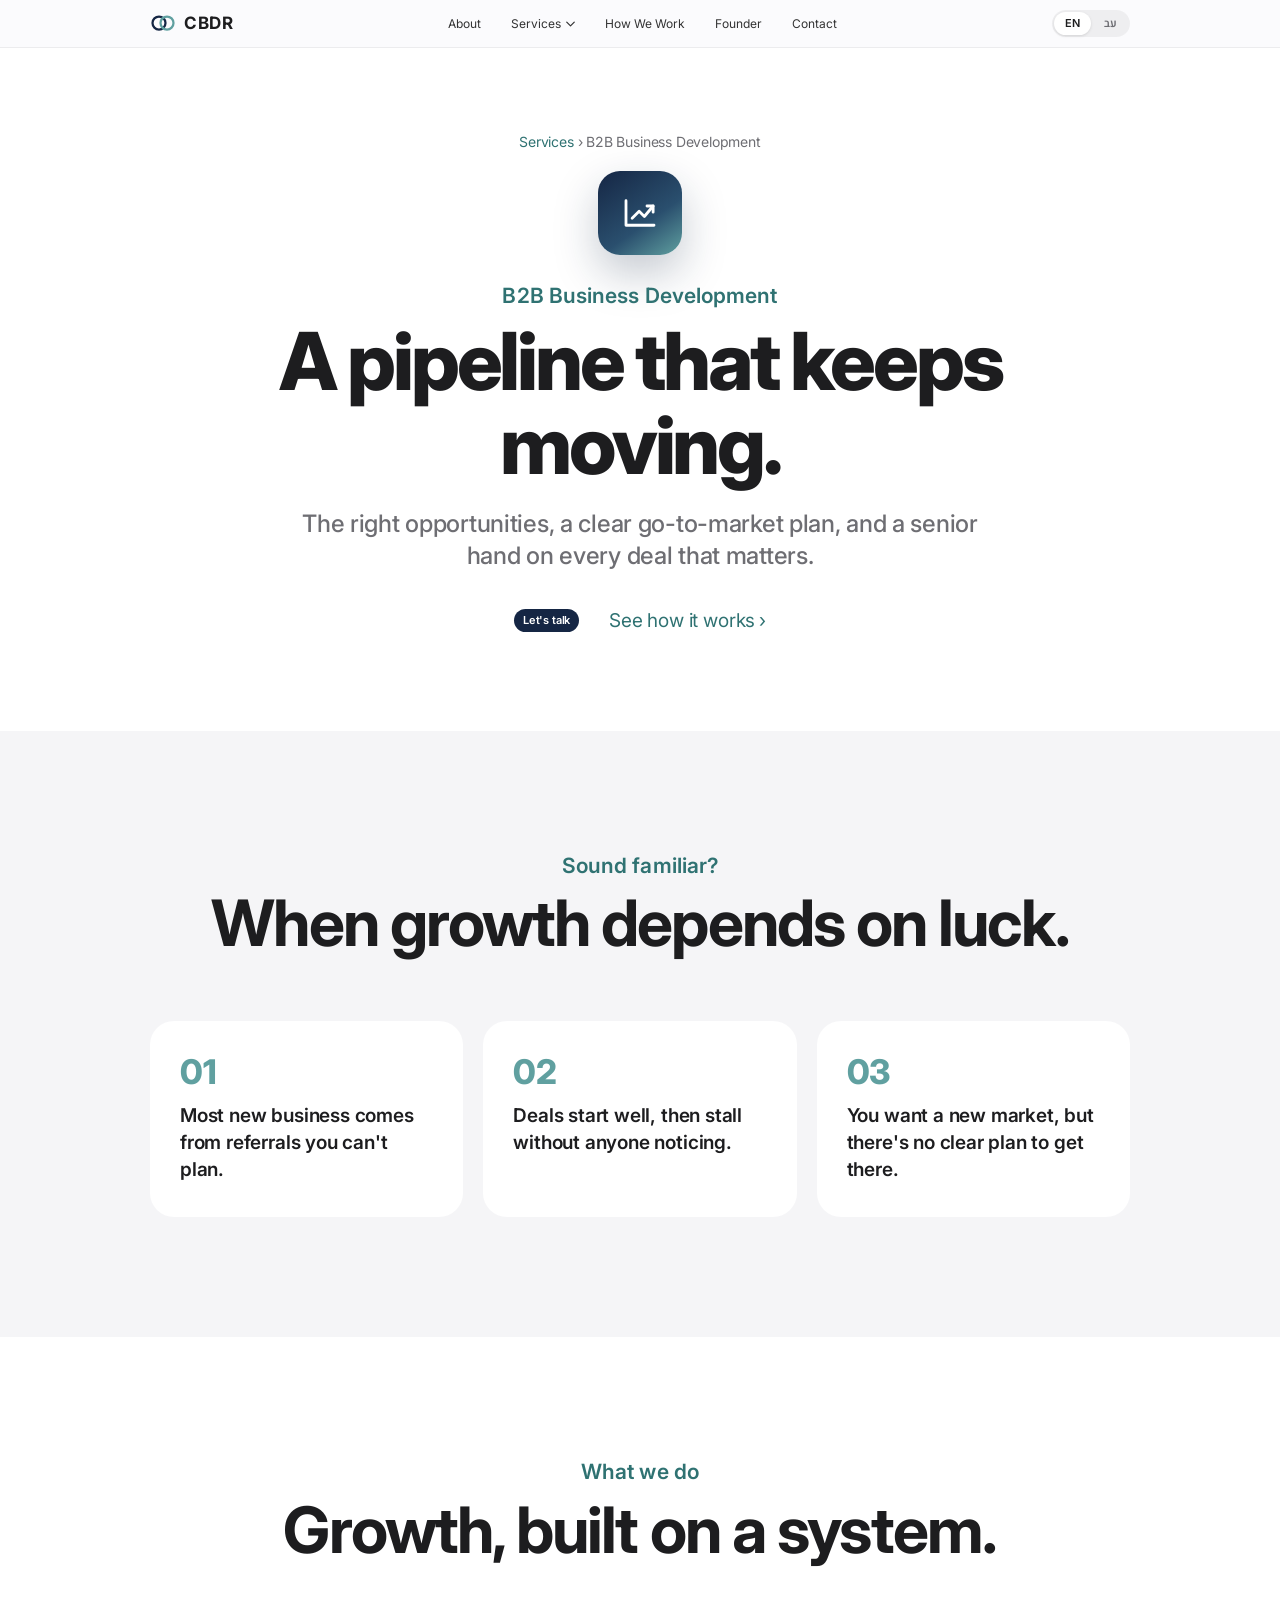
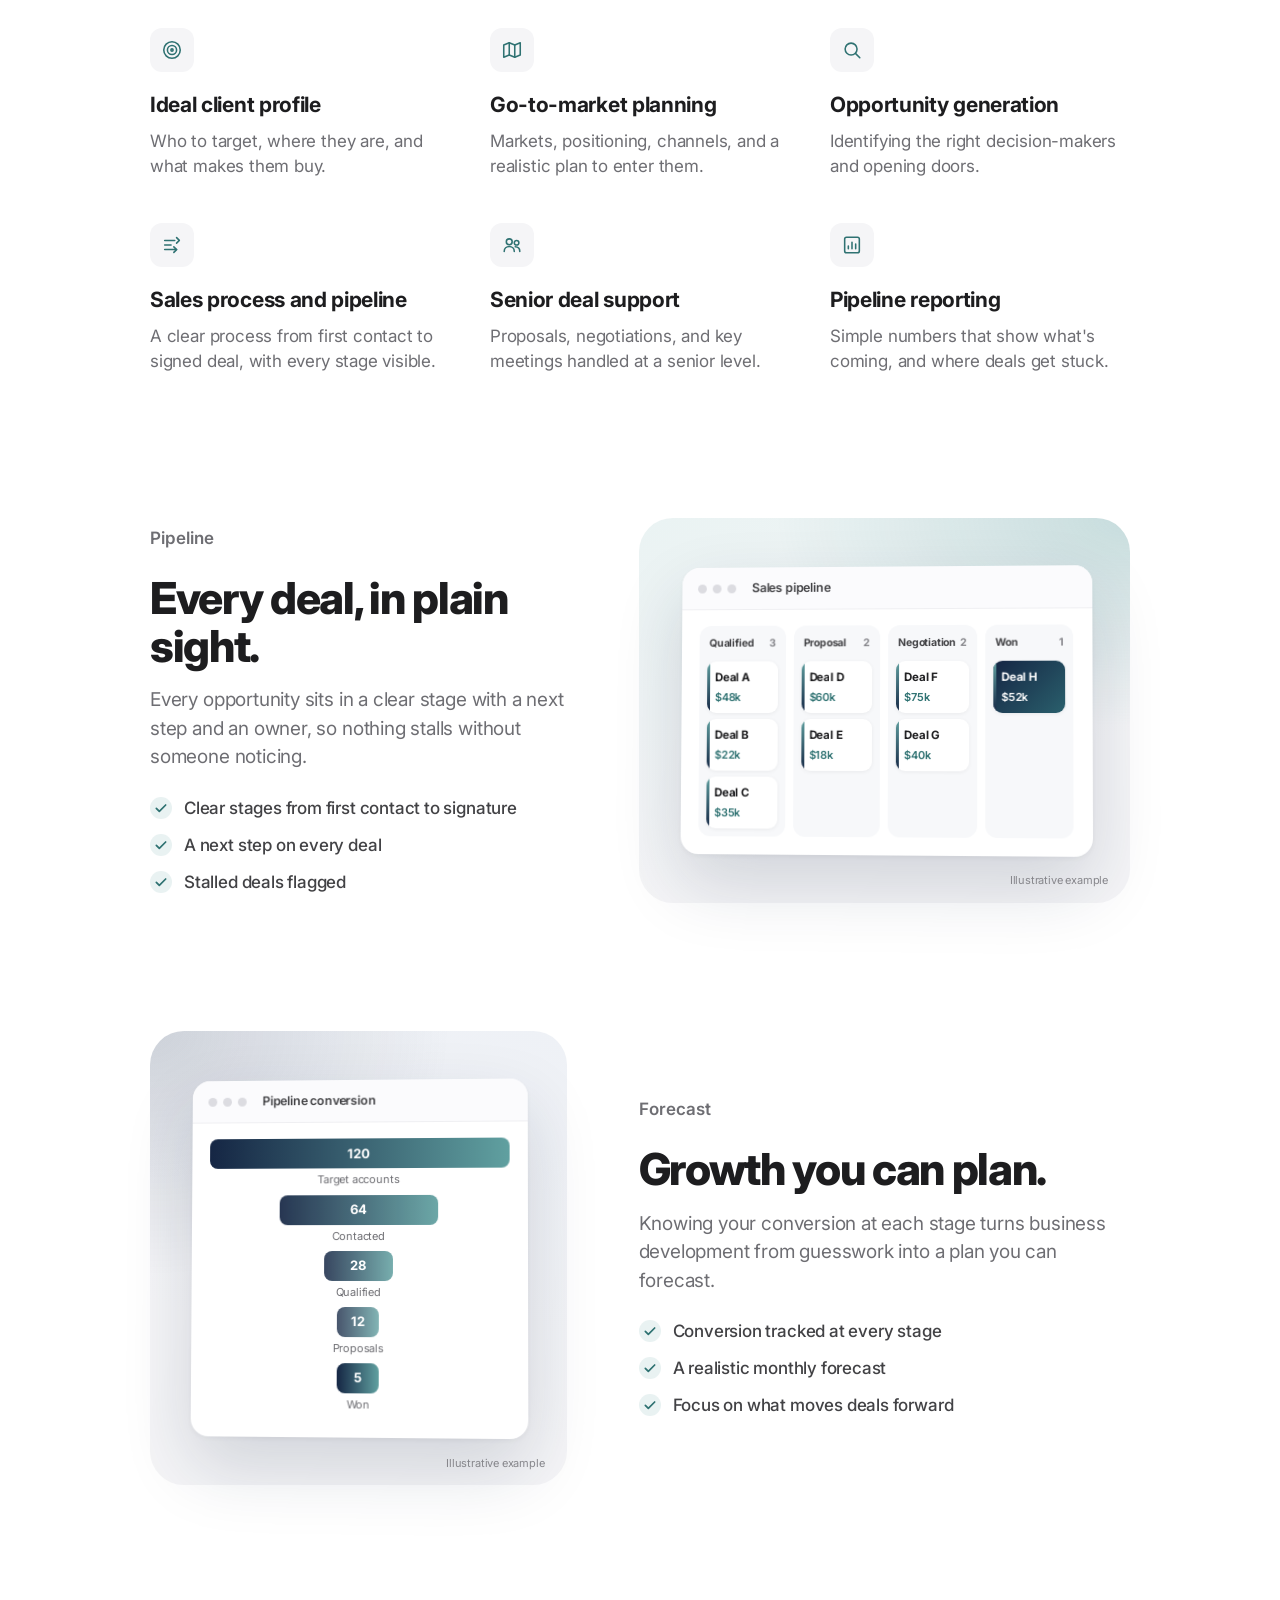
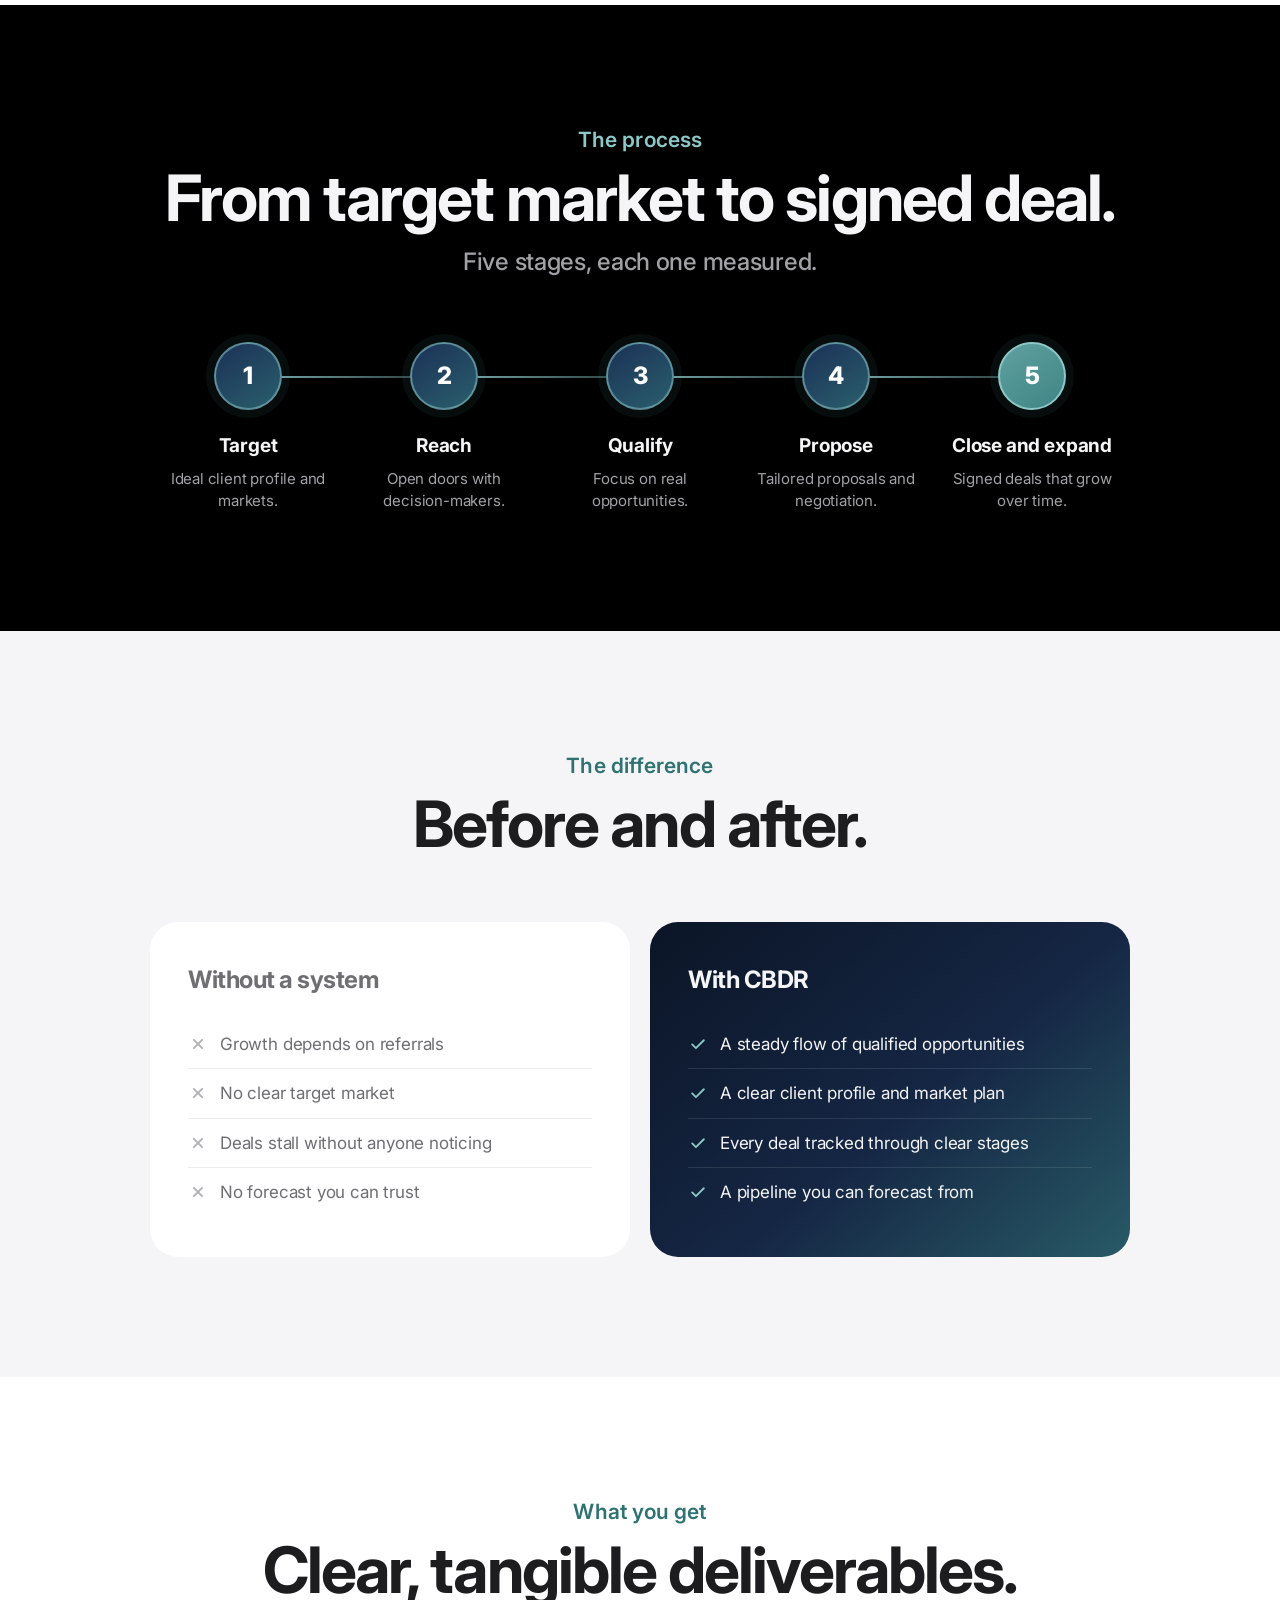
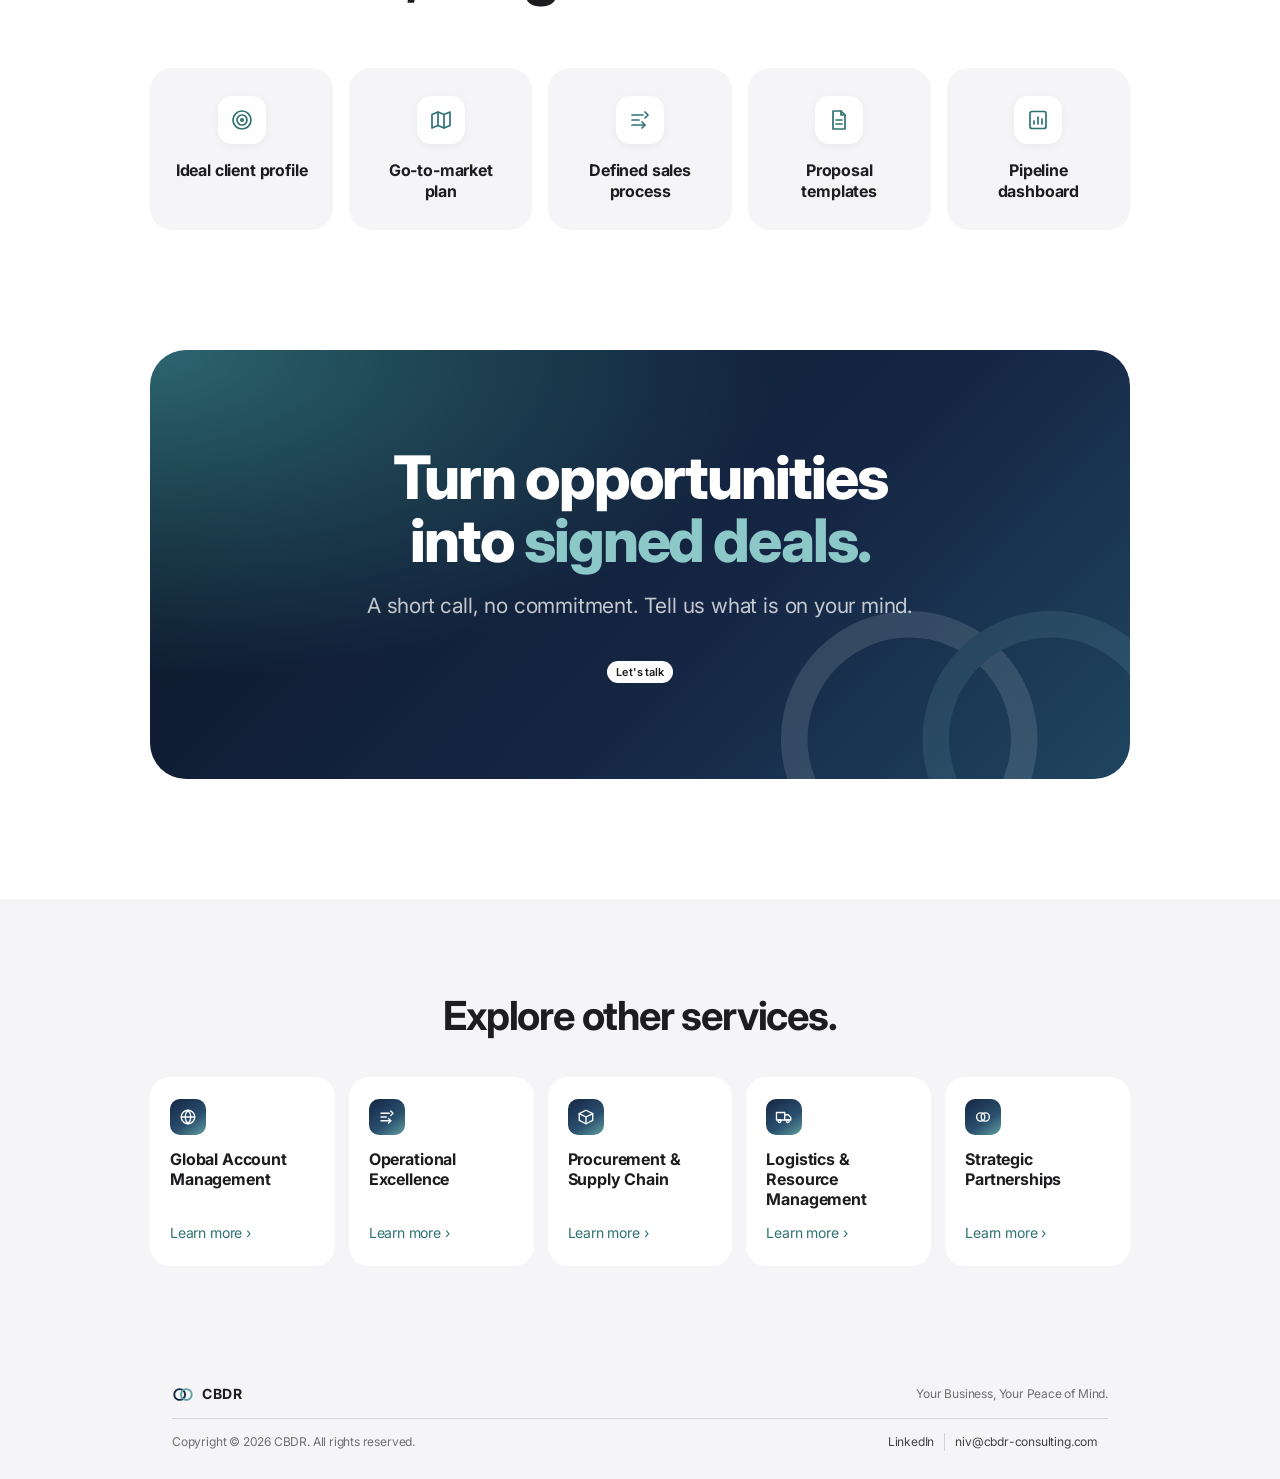
==== commit 48ac9b66: "Add Services menu and illustrations" ====
--- a/b2b-business-development.html
+++ b/b2b-business-development.html
@@ -53,22 +53,46 @@
   </defs>
 </svg>
 
+<!--NAV-START-->
 <nav class="gnav" aria-label="Main">
   <div class="gnav-in">
     <a href="index.html" class="brand" aria-label="CBDR home"><svg aria-hidden="true"><use href="#rings"/></svg><b>CBDR</b></a>
     <div class="gnav-links">
       <a href="index.html#about"><span class="t-en">About</span><span class="t-he">מי אנחנו</span></a>
-      <a href="index.html#services"><span class="t-en">Services</span><span class="t-he">שירותים</span></a>
+      <button class="svc-btn" type="button" aria-expanded="false" aria-controls="flyout"><span class="t-en">Services</span><span class="t-he">שירותים</span><svg class="chev-d" viewBox="0 0 12 8" aria-hidden="true"><path d="M1 1.5l5 5 5-5"/></svg></button>
       <a href="index.html#process"><span class="t-en">How We Work</span><span class="t-he">איך עובדים</span></a>
       <a href="index.html#founder"><span class="t-en">Founder</span><span class="t-he">המייסד</span></a>
       <a href="index.html#contact"><span class="t-en">Contact</span><span class="t-he">צור קשר</span></a>
     </div>
-    <div class="lang" role="group" aria-label="Language">
-      <button class="ltb on" data-l="en" onclick="setL('en')">EN</button>
-      <button class="ltb" data-l="he" onclick="setL('he')">עב</button>
+    <div class="gnav-right">
+      <div class="lang" role="group" aria-label="Language">
+        <button class="ltb on" data-l="en" onclick="setL('en')">EN</button>
+        <button class="ltb" data-l="he" onclick="setL('he')">עב</button>
+      </div>
+      <button class="burger" type="button" aria-label="Menu" aria-expanded="false" aria-controls="mnav"><span></span><span></span></button>
     </div>
   </div>
 </nav>
+<div class="fly-dim" aria-hidden="true"></div>
+<div class="flyout" id="flyout">
+  <div class="fly-in">
+    <div class="fly-head">
+      <p class="fly-eyebrow"><span class="t-en">Services</span><span class="t-he">שירותים</span></p>
+      <p class="fly-lead"><span class="t-en">Different areas, one approach.</span><span class="t-he">תחומים שונים, גישה אחת.</span></p>
+      <a class="more" href="index.html#services"><span class="t-en">All services</span><span class="t-he">כל השירותים</span> <span class="chev">›</span></a>
+    </div>
+    <div class="fly-grid"><a class="fly-item" href="global-account-management.html"><span class="ico"><svg viewBox="0 0 24 24" aria-hidden="true"><circle cx="12" cy="12" r="9"/><path d="M3 12h18M12 3c2.5 2.6 3.8 5.6 3.8 9s-1.3 6.4-3.8 9c-2.5-2.6-3.8-5.6-3.8-9S9.5 5.6 12 3z"/></svg></span><span class="txt"><b><span class="t-en">Global Account Management</span><span class="t-he">ניהול תיקי לקוחות גלובליים</span></b><small><span class="t-en">Senior care for international clients</span><span class="t-he">ליווי בכיר ללקוחות בינלאומיים</span></small></span></a><a class="fly-item" href="operational-excellence.html"><span class="ico"><svg viewBox="0 0 24 24" aria-hidden="true"><path d="M4 7h11M4 12h7M4 17h13"/><path d="M17 4l3 3-3 3M14 14l3 3-3 3"/></svg></span><span class="txt"><b><span class="t-en">Operational Excellence</span><span class="t-he">מצוינות תפעולית</span></b><small><span class="t-en">Leaner processes that scale</span><span class="t-he">תהליכים רזים שגדלים איתכם</span></small></span></a><a class="fly-item" href="procurement-supply-chain.html"><span class="ico"><svg viewBox="0 0 24 24" aria-hidden="true"><path d="M3 7.5L12 3l9 4.5v9L12 21l-9-4.5z"/><path d="M3 7.5L12 12l9-4.5M12 12v9"/></svg></span><span class="txt"><b><span class="t-en">Procurement &amp; Supply Chain</span><span class="t-he">רכש ושרשרת אספקה</span></b><small><span class="t-en">Better suppliers and terms</span><span class="t-he">ספקים ותנאים טובים יותר</span></small></span></a><a class="fly-item" href="logistics-resource-management.html"><span class="ico"><svg viewBox="0 0 24 24" aria-hidden="true"><path d="M2 6h11v10H2zM13 9h4.5L21 12.5V16h-8z"/><circle cx="6" cy="17.5" r="1.8"/><circle cx="17" cy="17.5" r="1.8"/></svg></span><span class="txt"><b><span class="t-en">Logistics &amp; Resource Management</span><span class="t-he">ניהול לוגיסטיקה ומשאבים</span></b><small><span class="t-en">Shipping, stock, and capacity</span><span class="t-he">שילוח, מלאי וקיבולת</span></small></span></a><a class="fly-item" href="strategic-partnerships.html"><span class="ico"><svg viewBox="0 0 24 24" aria-hidden="true"><circle cx="9" cy="12" r="5.5"/><circle cx="15" cy="12" r="5.5"/></svg></span><span class="txt"><b><span class="t-en">Strategic Partnerships</span><span class="t-he">שותפויות אסטרטגיות</span></b><small><span class="t-en">Distributors and channel partners</span><span class="t-he">מפיצים ושותפי ערוץ</span></small></span></a><a class="fly-item" href="b2b-business-development.html" aria-current="page"><span class="ico"><svg viewBox="0 0 24 24" aria-hidden="true"><path d="M4 19V5M4 19h16"/><path d="M7.5 15l4-4 3 3 5-6"/><path d="M16 8h3.5v3.5"/></svg></span><span class="txt"><b><span class="t-en">B2B Business Development</span><span class="t-he">פיתוח עסקי B2B</span></b><small><span class="t-en">A pipeline that keeps moving</span><span class="t-he">פייפליין שלא נעצר</span></small></span></a></div>
+  </div>
+</div>
+<div class="mnav" id="mnav">
+  <div class="mnav-in">
+    <p class="m-label"><span class="t-en">Services</span><span class="t-he">שירותים</span></p>
+    <div class="m-list"><a class="m-item" href="global-account-management.html"><span class="ico"><svg viewBox="0 0 24 24" aria-hidden="true"><circle cx="12" cy="12" r="9"/><path d="M3 12h18M12 3c2.5 2.6 3.8 5.6 3.8 9s-1.3 6.4-3.8 9c-2.5-2.6-3.8-5.6-3.8-9S9.5 5.6 12 3z"/></svg></span><span class="txt"><b><span class="t-en">Global Account Management</span><span class="t-he">ניהול תיקי לקוחות גלובליים</span></b><small><span class="t-en">Senior care for international clients</span><span class="t-he">ליווי בכיר ללקוחות בינלאומיים</span></small></span></a><a class="m-item" href="operational-excellence.html"><span class="ico"><svg viewBox="0 0 24 24" aria-hidden="true"><path d="M4 7h11M4 12h7M4 17h13"/><path d="M17 4l3 3-3 3M14 14l3 3-3 3"/></svg></span><span class="txt"><b><span class="t-en">Operational Excellence</span><span class="t-he">מצוינות תפעולית</span></b><small><span class="t-en">Leaner processes that scale</span><span class="t-he">תהליכים רזים שגדלים איתכם</span></small></span></a><a class="m-item" href="procurement-supply-chain.html"><span class="ico"><svg viewBox="0 0 24 24" aria-hidden="true"><path d="M3 7.5L12 3l9 4.5v9L12 21l-9-4.5z"/><path d="M3 7.5L12 12l9-4.5M12 12v9"/></svg></span><span class="txt"><b><span class="t-en">Procurement &amp; Supply Chain</span><span class="t-he">רכש ושרשרת אספקה</span></b><small><span class="t-en">Better suppliers and terms</span><span class="t-he">ספקים ותנאים טובים יותר</span></small></span></a><a class="m-item" href="logistics-resource-management.html"><span class="ico"><svg viewBox="0 0 24 24" aria-hidden="true"><path d="M2 6h11v10H2zM13 9h4.5L21 12.5V16h-8z"/><circle cx="6" cy="17.5" r="1.8"/><circle cx="17" cy="17.5" r="1.8"/></svg></span><span class="txt"><b><span class="t-en">Logistics &amp; Resource Management</span><span class="t-he">ניהול לוגיסטיקה ומשאבים</span></b><small><span class="t-en">Shipping, stock, and capacity</span><span class="t-he">שילוח, מלאי וקיבולת</span></small></span></a><a class="m-item" href="strategic-partnerships.html"><span class="ico"><svg viewBox="0 0 24 24" aria-hidden="true"><circle cx="9" cy="12" r="5.5"/><circle cx="15" cy="12" r="5.5"/></svg></span><span class="txt"><b><span class="t-en">Strategic Partnerships</span><span class="t-he">שותפויות אסטרטגיות</span></b><small><span class="t-en">Distributors and channel partners</span><span class="t-he">מפיצים ושותפי ערוץ</span></small></span></a><a class="m-item" href="b2b-business-development.html" aria-current="page"><span class="ico"><svg viewBox="0 0 24 24" aria-hidden="true"><path d="M4 19V5M4 19h16"/><path d="M7.5 15l4-4 3 3 5-6"/><path d="M16 8h3.5v3.5"/></svg></span><span class="txt"><b><span class="t-en">B2B Business Development</span><span class="t-he">פיתוח עסקי B2B</span></b><small><span class="t-en">A pipeline that keeps moving</span><span class="t-he">פייפליין שלא נעצר</span></small></span></a></div>
+    <p class="m-label"><span class="t-en">CBDR</span><span class="t-he">CBDR</span></p>
+    <div class="m-links"><a href="index.html#about"><span class="t-en">About</span><span class="t-he">מי אנחנו</span></a><a href="index.html#process"><span class="t-en">How We Work</span><span class="t-he">איך עובדים</span></a><a href="index.html#founder"><span class="t-en">Founder</span><span class="t-he">המייסד</span></a><a href="index.html#contact"><span class="t-en">Contact</span><span class="t-he">צור קשר</span></a></div>
+  </div>
+</div>
+<!--NAV-END-->
 
 <main id="top">
 
@@ -102,6 +126,10 @@
     </div>
     <div class="caps"><div class="cap rv"><div class="ico"><svg viewBox="0 0 24 24" aria-hidden="true"><circle cx="12" cy="12" r="9"/><circle cx="12" cy="12" r="5"/><circle cx="12" cy="12" r="1.2"/></svg></div><h3><span class="t-en">Ideal client profile</span><span class="t-he">פרופיל לקוח אידיאלי (ICP)</span></h3><p><span class="t-en">Who to target, where they are, and what makes them buy.</span><span class="t-he">למי לפנות, איפה הם נמצאים, ומה גורם להם לקנות.</span></p></div><div class="cap rv d1"><div class="ico"><svg viewBox="0 0 24 24" aria-hidden="true"><path d="M9 4L3 6.5v13.5L9 17.5l6 2.5 6-2.5V4l-6 2.5z"/><path d="M9 4v13.5M15 6.5V20"/></svg></div><h3><span class="t-en">Go-to-market planning</span><span class="t-he">תוכנית יציאה לשוק</span></h3><p><span class="t-en">Markets, positioning, channels, and a realistic plan to enter them.</span><span class="t-he">שווקים, מיצוב, ערוצים ותוכנית מציאותית להיכנס אליהם.</span></p></div><div class="cap rv d2"><div class="ico"><svg viewBox="0 0 24 24" aria-hidden="true"><circle cx="11" cy="11" r="6.5"/><path d="M16 16l4.5 4.5"/></svg></div><h3><span class="t-en">Opportunity generation</span><span class="t-he">יצירת הזדמנויות</span></h3><p><span class="t-en">Identifying the right decision-makers and opening doors.</span><span class="t-he">איתור מקבלי ההחלטות הנכונים ופתיחת דלתות.</span></p></div><div class="cap rv"><div class="ico"><svg viewBox="0 0 24 24" aria-hidden="true"><path d="M4 7h11M4 12h7M4 17h13"/><path d="M17 4l3 3-3 3M14 14l3 3-3 3"/></svg></div><h3><span class="t-en">Sales process and pipeline</span><span class="t-he">תהליך מכירה ופייפליין</span></h3><p><span class="t-en">A clear process from first contact to signed deal, with every stage visible.</span><span class="t-he">תהליך ברור מקשר ראשון ועד חתימה, עם כל שלב גלוי.</span></p></div><div class="cap rv d1"><div class="ico"><svg viewBox="0 0 24 24" aria-hidden="true"><circle cx="9" cy="8.5" r="3.2"/><path d="M3.5 19c0-3.2 2.5-5.3 5.5-5.3s5.5 2.1 5.5 5.3"/><circle cx="17" cy="9.5" r="2.5"/><path d="M15.5 14c2.8.1 5 1.9 5 5"/></svg></div><h3><span class="t-en">Senior deal support</span><span class="t-he">ליווי עסקאות בדרג בכיר</span></h3><p><span class="t-en">Proposals, negotiations, and key meetings handled at a senior level.</span><span class="t-he">הצעות, משא ומתן ופגישות מפתח, בדרג בכיר.</span></p></div><div class="cap rv d2"><div class="ico"><svg viewBox="0 0 24 24" aria-hidden="true"><rect x="4" y="3.5" width="16" height="17" rx="2"/><path d="M8 16v-3M12 16V9M16 16v-5"/></svg></div><h3><span class="t-en">Pipeline reporting</span><span class="t-he">דיווח על הפייפליין</span></h3><p><span class="t-en">Simple numbers that show what's coming, and where deals get stuck.</span><span class="t-he">מספרים פשוטים שמראים מה בדרך, ואיפה עסקאות נתקעות.</span></p></div></div>
   </div>
+</section>
+
+<section class="section" style="padding-top:24px">
+  <div class="inner"><div class="show"><div class="show-txt rv"><p class="eyebrow"><span class="t-en">Pipeline</span><span class="t-he">פייפליין</span></p><h3><span class="t-en">Every deal, in plain sight.</span><span class="t-he">כל עסקה, גלויה לעין.</span></h3><p><span class="t-en">Every opportunity sits in a clear stage with a next step and an owner, so nothing stalls without someone noticing.</span><span class="t-he">כל הזדמנות נמצאת בשלב ברור, עם צעד הבא ואחראי, כך ששום דבר לא נתקע בלי שמישהו ישים לב.</span></p><ul><li><svg viewBox="0 0 24 24"><path d="M5 12.5l4.5 4.5L19 7.5"/></svg><span><span class="t-en">Clear stages from first contact to signature</span><span class="t-he">שלבים ברורים מקשר ראשון ועד חתימה</span></span></li><li><svg viewBox="0 0 24 24"><path d="M5 12.5l4.5 4.5L19 7.5"/></svg><span><span class="t-en">A next step on every deal</span><span class="t-he">צעד הבא לכל עסקה</span></span></li><li><svg viewBox="0 0 24 24"><path d="M5 12.5l4.5 4.5L19 7.5"/></svg><span><span class="t-en">Stalled deals flagged</span><span class="t-he">עסקאות תקועות מסומנות</span></span></li></ul></div><div class="show-vis rv d1"><div class="mock " aria-hidden="true"><div class="mock-bar"><i></i><i></i><i></i><b><span class="t-en">Sales pipeline</span><span class="t-he">פייפליין מכירות</span></b></div><div class="mock-body"><div class="kb"><div class="kb-col"><p><span class="t-en">Qualified</span><span class="t-he">מסוננים</span> <em>3</em></p><span class="kb-c"><b><span class="t-en">Deal A</span><span class="t-he">עסקה A</span></b><small>$48k</small><i></i></span><span class="kb-c"><b><span class="t-en">Deal B</span><span class="t-he">עסקה B</span></b><small>$22k</small><i></i></span><span class="kb-c"><b><span class="t-en">Deal C</span><span class="t-he">עסקה C</span></b><small>$35k</small><i></i></span></div><div class="kb-col"><p><span class="t-en">Proposal</span><span class="t-he">הצעה</span> <em>2</em></p><span class="kb-c"><b><span class="t-en">Deal D</span><span class="t-he">עסקה D</span></b><small>$60k</small><i></i></span><span class="kb-c"><b><span class="t-en">Deal E</span><span class="t-he">עסקה E</span></b><small>$18k</small><i></i></span></div><div class="kb-col"><p><span class="t-en">Negotiation</span><span class="t-he">משא ומתן</span> <em>2</em></p><span class="kb-c"><b><span class="t-en">Deal F</span><span class="t-he">עסקה F</span></b><small>$75k</small><i></i></span><span class="kb-c"><b><span class="t-en">Deal G</span><span class="t-he">עסקה G</span></b><small>$40k</small><i></i></span></div><div class="kb-col"><p><span class="t-en">Won</span><span class="t-he">נסגרו</span> <em>1</em></p><span class="kb-c"><b><span class="t-en">Deal H</span><span class="t-he">עסקה H</span></b><small>$52k</small><i></i></span></div></div></div></div><span class="note"><span class="t-en">Illustrative example</span><span class="t-he">דוגמה להמחשה</span></span></div></div><div class="show rev"><div class="show-txt rv"><p class="eyebrow"><span class="t-en">Forecast</span><span class="t-he">תחזית</span></p><h3><span class="t-en">Growth you can plan.</span><span class="t-he">צמיחה שאפשר לתכנן.</span></h3><p><span class="t-en">Knowing your conversion at each stage turns business development from guesswork into a plan you can forecast.</span><span class="t-he">כשיודעים את שיעור ההמרה בכל שלב, הפיתוח העסקי הופך מניחוש לתוכנית שאפשר לבנות עליה תחזית.</span></p><ul><li><svg viewBox="0 0 24 24"><path d="M5 12.5l4.5 4.5L19 7.5"/></svg><span><span class="t-en">Conversion tracked at every stage</span><span class="t-he">המרה במעקב בכל שלב</span></span></li><li><svg viewBox="0 0 24 24"><path d="M5 12.5l4.5 4.5L19 7.5"/></svg><span><span class="t-en">A realistic monthly forecast</span><span class="t-he">תחזית חודשית מציאותית</span></span></li><li><svg viewBox="0 0 24 24"><path d="M5 12.5l4.5 4.5L19 7.5"/></svg><span><span class="t-en">Focus on what moves deals forward</span><span class="t-he">מיקוד במה שמקדם עסקאות</span></span></li></ul></div><div class="show-vis rv d1"><div class="mock " aria-hidden="true"><div class="mock-bar"><i></i><i></i><i></i><b><span class="t-en">Pipeline conversion</span><span class="t-he">המרה בפייפליין</span></b></div><div class="mock-body"><div class="fn-r"><span class="fn-b" style="width:100%">120</span><span class="fn-l"><span class="t-en">Target accounts</span><span class="t-he">חשבונות יעד</span></span></div><div class="fn-r"><span class="fn-b" style="width:53%">64</span><span class="fn-l"><span class="t-en">Contacted</span><span class="t-he">נוצר קשר</span></span></div><div class="fn-r"><span class="fn-b" style="width:23%">28</span><span class="fn-l"><span class="t-en">Qualified</span><span class="t-he">סוננו</span></span></div><div class="fn-r"><span class="fn-b" style="width:14%">12</span><span class="fn-l"><span class="t-en">Proposals</span><span class="t-he">הצעות</span></span></div><div class="fn-r"><span class="fn-b" style="width:14%">5</span><span class="fn-l"><span class="t-en">Won</span><span class="t-he">נסגרו</span></span></div></div></div><span class="note"><span class="t-en">Illustrative example</span><span class="t-he">דוגמה להמחשה</span></span></div></div></div>
 </section>
 
 <section class="section bg-dark" id="how">
@@ -202,5 +230,6 @@
   els.forEach(function (el) { io.observe(el); });
 })();
 </script>
+<script src="site.js" defer></script>
 </body>
 </html>
--- a/site.css
+++ b/site.css
@@ -334,3 +334,179 @@
   .deliv, .others { grid-template-columns: 1fr 1fr; }
   .ba-col { padding: 32px 26px; }
 }
+
+/* ===================== MENU: Services flyout + mobile ===================== */
+.gnav-right { display: flex; align-items: center; gap: 10px; }
+.svc-btn { font: inherit; font-size: 12px; color: rgba(0,0,0,0.8); background: none; border: 0; padding: 0; cursor: pointer; display: inline-flex; align-items: center; gap: 5px; transition: color .2s; }
+.svc-btn:hover, .fly-open .svc-btn { color: var(--teal-ink); }
+.chev-d { width: 9px; height: 6px; fill: none; stroke: currentColor; stroke-width: 1.6; stroke-linecap: round; stroke-linejoin: round; transition: transform .3s var(--ease); }
+.fly-open .chev-d { transform: rotate(180deg); }
+.fly-dim { position: fixed; inset: 48px 0 0 0; background: rgba(0,0,0,0.18); -webkit-backdrop-filter: blur(6px); backdrop-filter: blur(6px); opacity: 0; visibility: hidden; transition: opacity .35s var(--ease), visibility .35s; z-index: 190; }
+.flyout { position: fixed; top: 48px; left: 0; right: 0; z-index: 195; background: rgba(251,251,253,0.97); -webkit-backdrop-filter: saturate(180%) blur(20px); backdrop-filter: saturate(180%) blur(20px); border-bottom: 1px solid rgba(0,0,0,0.06); opacity: 0; visibility: hidden; transform: translateY(-10px); transition: opacity .35s var(--ease), transform .35s var(--ease), visibility .35s; }
+.fly-open .flyout, .fly-open .fly-dim { opacity: 1; visibility: visible; transform: none; }
+.fly-in { max-width: 1024px; margin: 0 auto; padding: 30px 22px 38px; display: grid; grid-template-columns: 210px 1fr; gap: 36px; }
+.fly-eyebrow { font-size: 12px; color: var(--gray); margin-bottom: 8px; }
+.fly-lead { font-size: 22px; font-weight: 700; letter-spacing: -0.02em; line-height: 1.2; margin-bottom: 16px; color: var(--ink); }
+.fly-head .more { font-size: 14px; }
+.fly-grid { display: grid; grid-template-columns: repeat(3, 1fr); gap: 6px; }
+.fly-item, .m-item { display: flex; align-items: center; gap: 12px; padding: 12px; border-radius: 14px; transition: background .2s; }
+.fly-item:hover, .fly-item:focus-visible, .fly-item[aria-current] { background: #fff; box-shadow: 0 2px 10px rgba(0,0,0,0.05); }
+.fly-item .ico, .m-item .ico { flex-shrink: 0; width: 38px; height: 38px; border-radius: 11px; background: linear-gradient(145deg, var(--navy), #2a4f6e 60%, var(--teal)); display: flex; align-items: center; justify-content: center; }
+.fly-item .ico svg, .m-item .ico svg { width: 19px; height: 19px; stroke: #fff; fill: none; stroke-width: 1.8; stroke-linecap: round; stroke-linejoin: round; }
+.fly-item .txt, .m-item .txt { display: flex; flex-direction: column; gap: 2px; min-width: 0; }
+.fly-item b, .m-item b { font-size: 14px; font-weight: 600; color: var(--ink); letter-spacing: -0.01em; line-height: 1.25; }
+.fly-item small, .m-item small { font-size: 12.5px; color: var(--gray); line-height: 1.3; }
+.burger { display: none; width: 36px; height: 36px; border: 0; background: none; cursor: pointer; position: relative; border-radius: 8px; }
+.burger span { position: absolute; left: 10px; right: 10px; height: 1.6px; background: var(--ink); border-radius: 2px; transition: transform .3s var(--ease), top .3s var(--ease); }
+.burger span:first-child { top: 14px; } .burger span:last-child { top: 21px; }
+.menu-open .burger span:first-child { top: 17.5px; transform: rotate(45deg); }
+.menu-open .burger span:last-child { top: 17.5px; transform: rotate(-45deg); }
+.mnav { position: fixed; top: 48px; left: 0; right: 0; bottom: 0; z-index: 195; background: rgba(251,251,253,0.98); -webkit-backdrop-filter: saturate(180%) blur(20px); backdrop-filter: saturate(180%) blur(20px); overflow-y: auto; opacity: 0; visibility: hidden; transform: translateY(-8px); transition: opacity .3s var(--ease), transform .3s var(--ease), visibility .3s; }
+.menu-open .mnav { opacity: 1; visibility: visible; transform: none; }
+.menu-open body { overflow: hidden; }
+.mnav-in { padding: 18px 16px 48px; }
+.m-label { font-size: 12px; color: var(--gray); margin: 14px 4px 6px; }
+.m-list { display: flex; flex-direction: column; gap: 2px; }
+.m-item[aria-current] { background: var(--mist); }
+.m-links { display: flex; flex-direction: column; }
+.m-links a { font-size: 24px; font-weight: 700; letter-spacing: -0.02em; padding: 10px 4px; color: var(--ink); }
+@media (max-width: 760px) {
+  .gnav-links { display: none; }
+  .burger { display: block; }
+  .flyout, .fly-dim { display: none; }
+}
+@media (min-width: 761px) { .mnav { display: none; } }
+
+/* ===================== SHOWCASE (text + illustration) ===================== */
+.show { display: grid; grid-template-columns: 1fr 1.18fr; gap: 72px; align-items: center; }
+.show + .show { margin-top: 128px; }
+.show.rev .show-txt { order: 2; }
+.show-txt .eyebrow { font-size: 17px; }
+.show-txt h3 { font-size: clamp(30px, 3.6vw, 44px); line-height: 1.08; font-weight: 800; letter-spacing: -0.03em; margin-bottom: 16px; }
+html[lang="he"] .show-txt h3 { letter-spacing: -0.01em; }
+.show-txt > p { font-size: 19px; line-height: 1.5; color: var(--gray); margin-bottom: 24px; }
+.show-txt ul { list-style: none; display: flex; flex-direction: column; gap: 12px; }
+.show-txt li { display: flex; gap: 12px; align-items: flex-start; font-size: 17px; font-weight: 500; color: var(--ink-2); }
+.show-txt li svg { flex-shrink: 0; width: 22px; height: 22px; padding: 3px; border-radius: 50%; background: rgba(96,160,160,0.14); stroke: var(--teal-ink); fill: none; stroke-width: 2.6; stroke-linecap: round; stroke-linejoin: round; margin-top: 1px; }
+.show-vis { position: relative; border-radius: 34px; padding: 48px 40px; background: radial-gradient(120% 90% at 100% 0%, rgba(96,160,160,0.28) 0%, transparent 60%), linear-gradient(160deg, #eaf3f3 0%, #f5f5f7 70%); }
+.show.rev .show-vis { background: radial-gradient(120% 90% at 0% 0%, rgba(21,38,68,0.16) 0%, transparent 60%), linear-gradient(200deg, #eef1f6 0%, #f5f5f7 70%); }
+.show-vis .note { position: absolute; bottom: 14px; inset-inline-end: 22px; font-size: 11px; color: var(--gray-2); }
+
+/* Mock window */
+.mock { background: #fff; border-radius: 18px; box-shadow: 0 30px 70px rgba(21,38,68,0.16), 0 2px 6px rgba(0,0,0,0.05); overflow: hidden; font-size: 13px; color: var(--ink); text-align: start; transform: perspective(1400px) rotateY(-4deg) rotateX(2deg); transition: transform .8s var(--ease); }
+html[dir="rtl"] .mock { transform: perspective(1400px) rotateY(4deg) rotateX(2deg); }
+.show-vis:hover .mock { transform: none; }
+.mock-bar { display: flex; align-items: center; gap: 6px; padding: 12px 16px; border-bottom: 1px solid #efeff2; background: #fbfbfd; }
+.mock-bar i { width: 9px; height: 9px; border-radius: 50%; background: #dcdce1; }
+.mock-bar b { margin-inline-start: 10px; font-size: 12.5px; font-weight: 600; color: var(--ink-2); }
+.mock-body { padding: 16px 18px 18px; }
+.m-lbl { font-size: 11.5px; color: var(--gray); margin: 4px 0 8px; }
+.m-lbl2 { margin-top: 16px; }
+.m-th { font-size: 11px; color: var(--gray-2); font-weight: 600; text-transform: uppercase; letter-spacing: .04em; }
+html[lang="he"] .m-th { text-transform: none; letter-spacing: 0; }
+.m-acc { display: inline-flex; align-items: center; gap: 8px; font-weight: 600; }
+.m-acc i { width: 24px; height: 24px; border-radius: 7px; background: linear-gradient(145deg, var(--navy), var(--teal)); color: #fff; font-style: normal; font-size: 11px; font-weight: 700; display: inline-flex; align-items: center; justify-content: center; }
+.pill { display: inline-block; font-size: 11px; font-weight: 600; padding: 3px 9px; border-radius: 999px; white-space: nowrap; }
+.pill.ok { background: rgba(96,160,160,0.16); color: var(--teal-ink); }
+.pill.risk { background: #fdecea; color: #b4372b; }
+.pill.grow { background: rgba(21,38,68,0.09); color: var(--navy); }
+.m-tr { display: grid; grid-template-columns: 1.4fr 1fr 1fr 0.9fr; gap: 10px; align-items: center; padding: 9px 2px; border-top: 1px solid #f1f1f4; }
+.m-tr.m-th { border-top: 0; padding-top: 0; }
+.m-tr.sc { grid-template-columns: 1.3fr 1.2fr 1.2fr 0.6fr; }
+.mini { display: inline-block; width: 48%; height: 6px; border-radius: 4px; background: #eef0f3; margin-inline-end: 8px; vertical-align: middle; overflow: hidden; }
+.mini i { display: block; height: 100%; background: linear-gradient(90deg, var(--navy), var(--teal)); border-radius: 4px; }
+.grade { display: inline-flex; width: 24px; height: 24px; border-radius: 50%; align-items: center; justify-content: center; font-size: 12px; }
+.g-A { background: rgba(96,160,160,0.18); color: var(--teal-ink); } .g-B { background: rgba(21,38,68,0.09); color: var(--navy); } .g-C { background: #fdecea; color: #b4372b; }
+/* cadence */
+.m-cal-r { display: grid; grid-template-columns: 1.3fr repeat(4, 1fr); gap: 6px; align-items: center; padding: 7px 0; border-top: 1px solid #f1f1f4; }
+.m-cal-r.m-th { border-top: 0; }
+.m-cal-r em { display: block; font-style: normal; font-size: 10.5px; font-weight: 600; padding: 5px 6px; border-radius: 7px; text-align: center; }
+.c-call { background: rgba(96,160,160,0.16); color: var(--teal-ink); } .c-rev { background: rgba(21,38,68,0.09); color: var(--navy); } .c-qbr { background: linear-gradient(135deg, var(--navy), var(--teal)); color: #fff; }
+/* flow */
+.f-row { display: flex; align-items: center; flex-wrap: wrap; gap: 4px; }
+.f-box { font-size: 11px; font-weight: 600; padding: 7px 9px; border-radius: 8px; white-space: nowrap; }
+.f-old { background: #f2f2f5; color: var(--gray); }
+.f-new { background: linear-gradient(135deg, var(--navy), #2a5f6c); color: #fff; }
+.f-arr { width: 14px; height: 2px; background: #d9d9de; position: relative; font-size: 0; }
+.f-wait { width: 26px; height: auto; background: none; font-size: 13px; text-align: center; }
+/* kpi */
+.k-row { display: grid; grid-template-columns: repeat(3, 1fr); gap: 8px; margin-bottom: 14px; }
+.k-t { background: #f7f8fa; border-radius: 12px; padding: 10px 12px; display: flex; flex-direction: column; gap: 2px; }
+.k-t small { font-size: 11px; color: var(--gray); } .k-t b { font-size: 19px; letter-spacing: -0.02em; } .k-t em { font-style: normal; font-size: 11px; font-weight: 600; color: var(--teal-ink); }
+.b-chart { display: flex; align-items: flex-end; gap: 10px; height: 110px; padding-top: 6px; }
+.b-col { flex: 1; height: 100%; display: flex; flex-direction: column; justify-content: flex-end; align-items: center; gap: 6px; }
+.b-col i { display: block; width: 100%; border-radius: 6px 6px 3px 3px; background: linear-gradient(180deg, var(--teal), var(--navy)); }
+.b-col small { font-size: 10.5px; color: var(--gray-2); }
+/* horizontal bars */
+.h-r { display: grid; grid-template-columns: 1.1fr 2fr 0.45fr; gap: 10px; align-items: center; padding: 8px 0; }
+.h-l { font-weight: 600; font-size: 12.5px; }
+.h-t { position: relative; height: 10px; border-radius: 6px; background: #eef0f3; }
+.h-t i { position: absolute; inset-block: 0; inset-inline-start: 0; border-radius: 6px; background: linear-gradient(90deg, var(--navy), var(--teal)); }
+html[dir="rtl"] .h-t i { background: linear-gradient(270deg, var(--navy), var(--teal)); }
+.h-t i.low { background: #e8a097; }
+.h-t em { position: absolute; top: -5px; bottom: -5px; width: 2px; background: var(--ink); border-radius: 2px; }
+.h-v { font-size: 12px; font-weight: 600; color: var(--ink-2); text-align: end; }
+.m-chip { margin-top: 10px; display: inline-block; font-size: 11.5px; font-weight: 600; padding: 7px 11px; border-radius: 9px; background: rgba(96,160,160,0.14); color: var(--teal-ink); }
+/* tracker */
+.t-ship { padding: 4px 0 6px; }
+.t-ship + .t-ship { border-top: 1px solid #f1f1f4; padding-top: 14px; margin-top: 8px; }
+.t-top { display: flex; align-items: center; gap: 10px; flex-wrap: wrap; margin-bottom: 16px; }
+.t-top b { font-size: 12.5px; } .t-top > span:not(.pill) { color: var(--gray); font-size: 12px; flex: 1; }
+.t-line { position: relative; display: flex; justify-content: space-between; margin: 0 14px 22px; }
+.t-line::before { content: ""; position: absolute; top: 6px; inset-inline: 0; height: 3px; border-radius: 3px; background: #eef0f3; }
+.t-fill { position: absolute; top: 6px; inset-inline-start: 0; height: 3px; border-radius: 3px; background: linear-gradient(90deg, var(--navy), var(--teal)); }
+.t-n { position: relative; width: 0; display: flex; flex-direction: column; align-items: center; }
+.t-n i { width: 15px; height: 15px; border-radius: 50%; background: #fff; border: 3px solid #dfe1e6; position: relative; z-index: 1; flex-shrink: 0; }
+.t-n.done i { border-color: var(--teal); background: var(--teal); }
+.t-n small { position: absolute; top: 20px; white-space: nowrap; font-size: 10.5px; color: var(--gray); }
+/* stock */
+.s-r { display: grid; grid-template-columns: 1fr 2fr auto; gap: 12px; align-items: center; padding: 9px 0; border-top: 1px solid #f1f1f4; }
+.s-r:first-child { border-top: 0; }
+.s-t { position: relative; height: 12px; border-radius: 6px; background: #eef0f3; }
+.s-band { position: absolute; inset-block: 0; background: rgba(96,160,160,0.3); border-radius: 6px; }
+.s-m { position: absolute; top: -4px; width: 4px; height: 20px; border-radius: 3px; margin-inline-start: -2px; background: var(--navy); }
+.s-low { background: #c0392b; } .s-over { background: var(--navy); }
+/* network */
+.n-wrap { position: relative; height: 250px; margin: 6px 6px 0; }
+.n-wrap svg { position: absolute; inset: 0; width: 100%; height: 100%; }
+.n-wrap line { stroke: rgba(96,160,160,0.55); stroke-width: 0.5; stroke-dasharray: 1.5 1.5; }
+.n-hub, .n-node { position: absolute; transform: translate(-50%, -50%); display: flex; flex-direction: column; align-items: center; gap: 4px; }
+.n-hub { width: 64px; height: 64px; border-radius: 50%; justify-content: center; background: linear-gradient(145deg, var(--navy), var(--teal)); color: #fff; font-weight: 700; font-size: 13px; box-shadow: 0 0 0 10px rgba(96,160,160,0.12); }
+.n-node b { width: 34px; height: 34px; border-radius: 50%; background: #fff; border: 2px solid var(--teal); display: flex; align-items: center; justify-content: center; font-size: 13px; color: var(--navy); box-shadow: 0 4px 12px rgba(21,38,68,0.12); }
+.n-node small { font-size: 10.5px; font-weight: 600; color: var(--ink-2); white-space: nowrap; background: rgba(255,255,255,0.9); padding: 1px 5px; border-radius: 5px; }
+.n-cap { text-align: center; margin-top: 8px; }
+/* kanban */
+.kb { display: grid; grid-template-columns: repeat(4, 1fr); gap: 8px; }
+.kb-col { background: #f7f8fa; border-radius: 12px; padding: 8px; display: flex; flex-direction: column; gap: 6px; min-height: 190px; }
+.kb-col p { font-size: 11px; font-weight: 700; color: var(--ink-2); display: flex; justify-content: space-between; padding: 2px 2px 4px; }
+.kb-col p em { font-style: normal; color: var(--gray-2); }
+.kb-c { background: #fff; border-radius: 9px; padding: 8px; box-shadow: 0 1px 4px rgba(0,0,0,0.06); display: flex; flex-direction: column; gap: 3px; position: relative; overflow: hidden; }
+.kb-c b { font-size: 11.5px; } .kb-c small { font-size: 11px; color: var(--teal-ink); font-weight: 600; }
+.kb-c i { position: absolute; inset-block: 0; inset-inline-start: 0; width: 3px; background: linear-gradient(180deg, var(--teal), var(--navy)); }
+.kb-col:last-child .kb-c { background: linear-gradient(135deg, var(--navy), #2a5f6c); }
+.kb-col:last-child .kb-c b, .kb-col:last-child .kb-c small { color: #fff; }
+/* funnel */
+.fn-r { display: flex; flex-direction: column; align-items: center; gap: 3px; margin-bottom: 7px; }
+.fn-b { height: 30px; border-radius: 8px; background: linear-gradient(90deg, var(--navy), var(--teal)); color: #fff; font-weight: 700; font-size: 13px; display: flex; align-items: center; justify-content: center; }
+.fn-r:nth-child(2) .fn-b { opacity: .92; } .fn-r:nth-child(3) .fn-b { opacity: .85; } .fn-r:nth-child(4) .fn-b { opacity: .78; }
+.fn-l { font-size: 11px; color: var(--gray); }
+
+@media (max-width: 1000px) {
+  .show { grid-template-columns: 1fr; gap: 40px; }
+  .show.rev .show-txt { order: 0; }
+  .show + .show { margin-top: 96px; }
+}
+@media (max-width: 760px) {
+  .show-vis { padding: 28px 14px 36px; border-radius: 26px; margin: 0 -4px; }
+  .mock { font-size: 12px; transform: none !important; }
+  .mock-body { padding: 12px 12px 14px; }
+  .m-tr { grid-template-columns: 1.3fr 0.9fr 0.9fr 0.9fr; gap: 6px; font-size: 11.5px; }
+  .kb { grid-template-columns: repeat(2, 1fr); }
+  .kb-col { min-height: 0; }
+  .f-box { font-size: 10px; padding: 6px 7px; }
+}
+/* tweaks */
+.m-acc { white-space: nowrap; }
+.k-t b { font-size: 17px; white-space: nowrap; }
+.kb-col p { gap: 4px; font-size: 10.5px; }
+.m-cal-r { grid-template-columns: 1.4fr repeat(4, 1fr); }
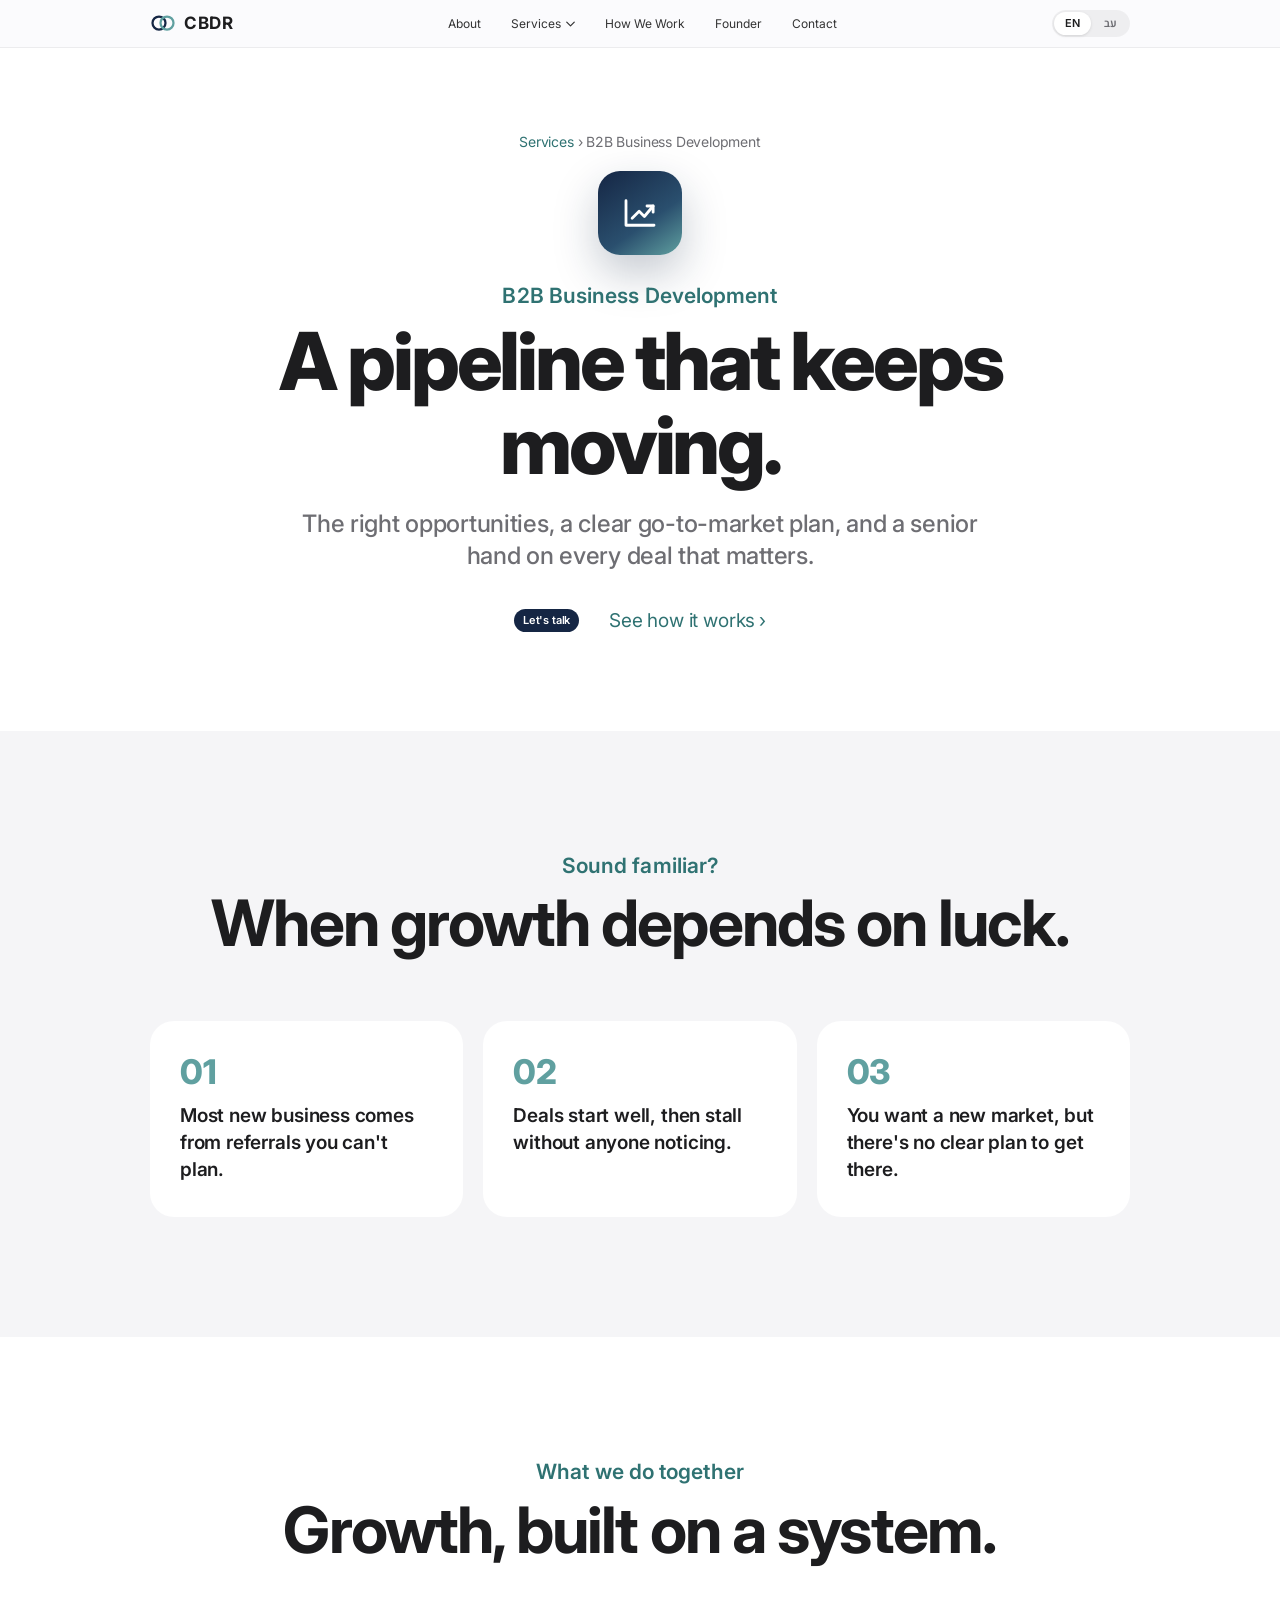
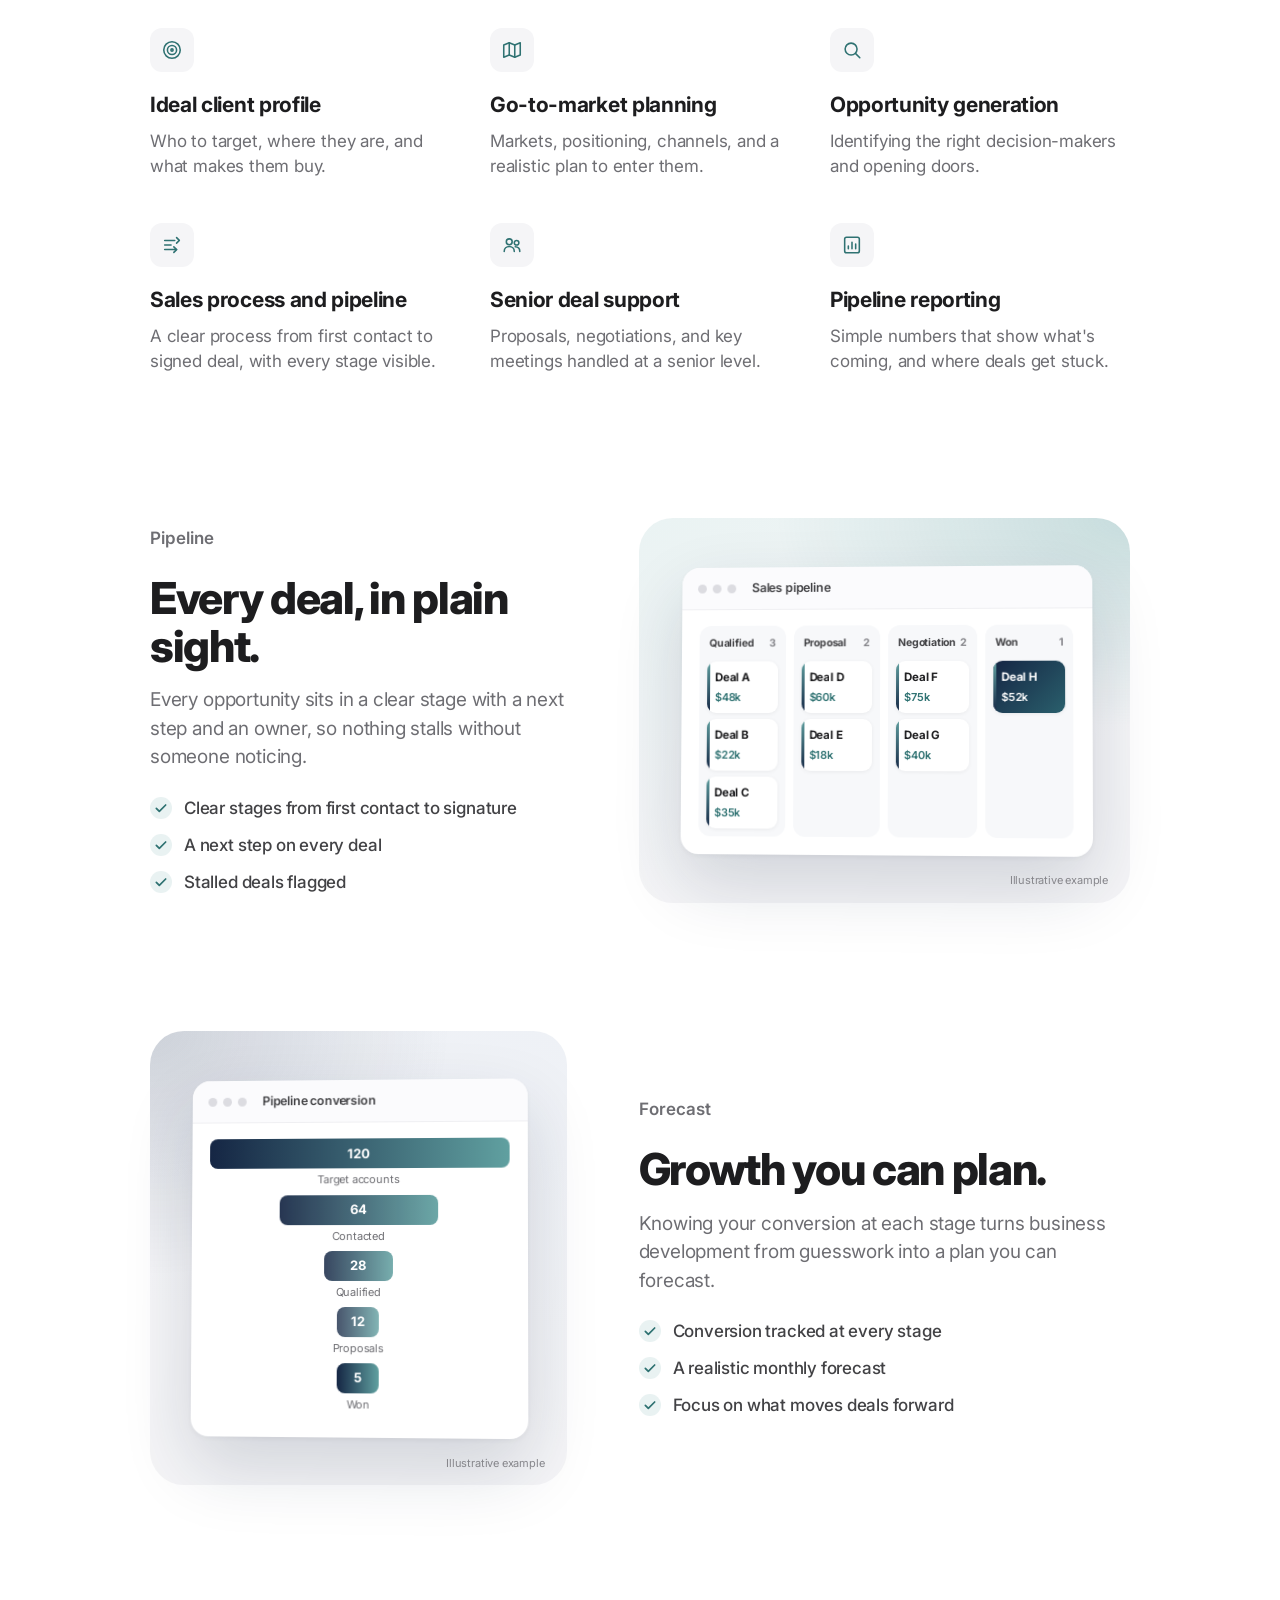
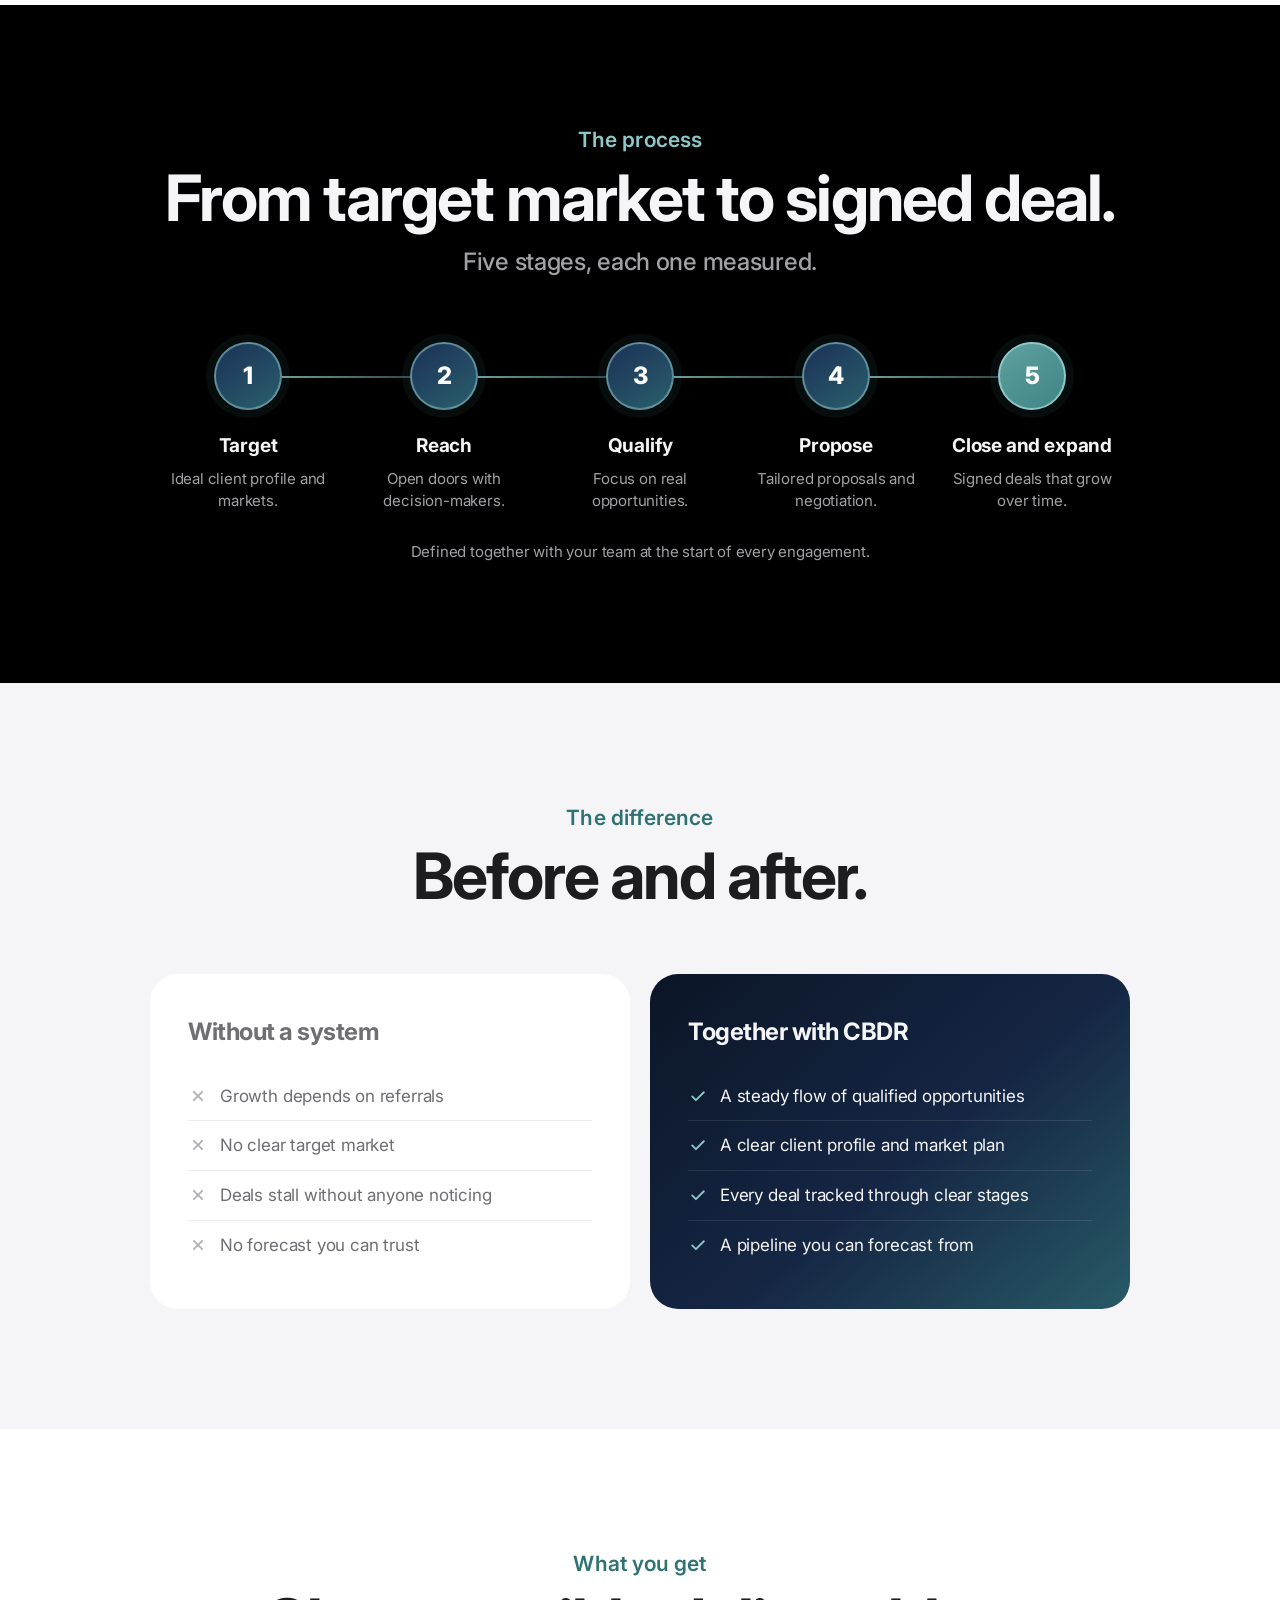
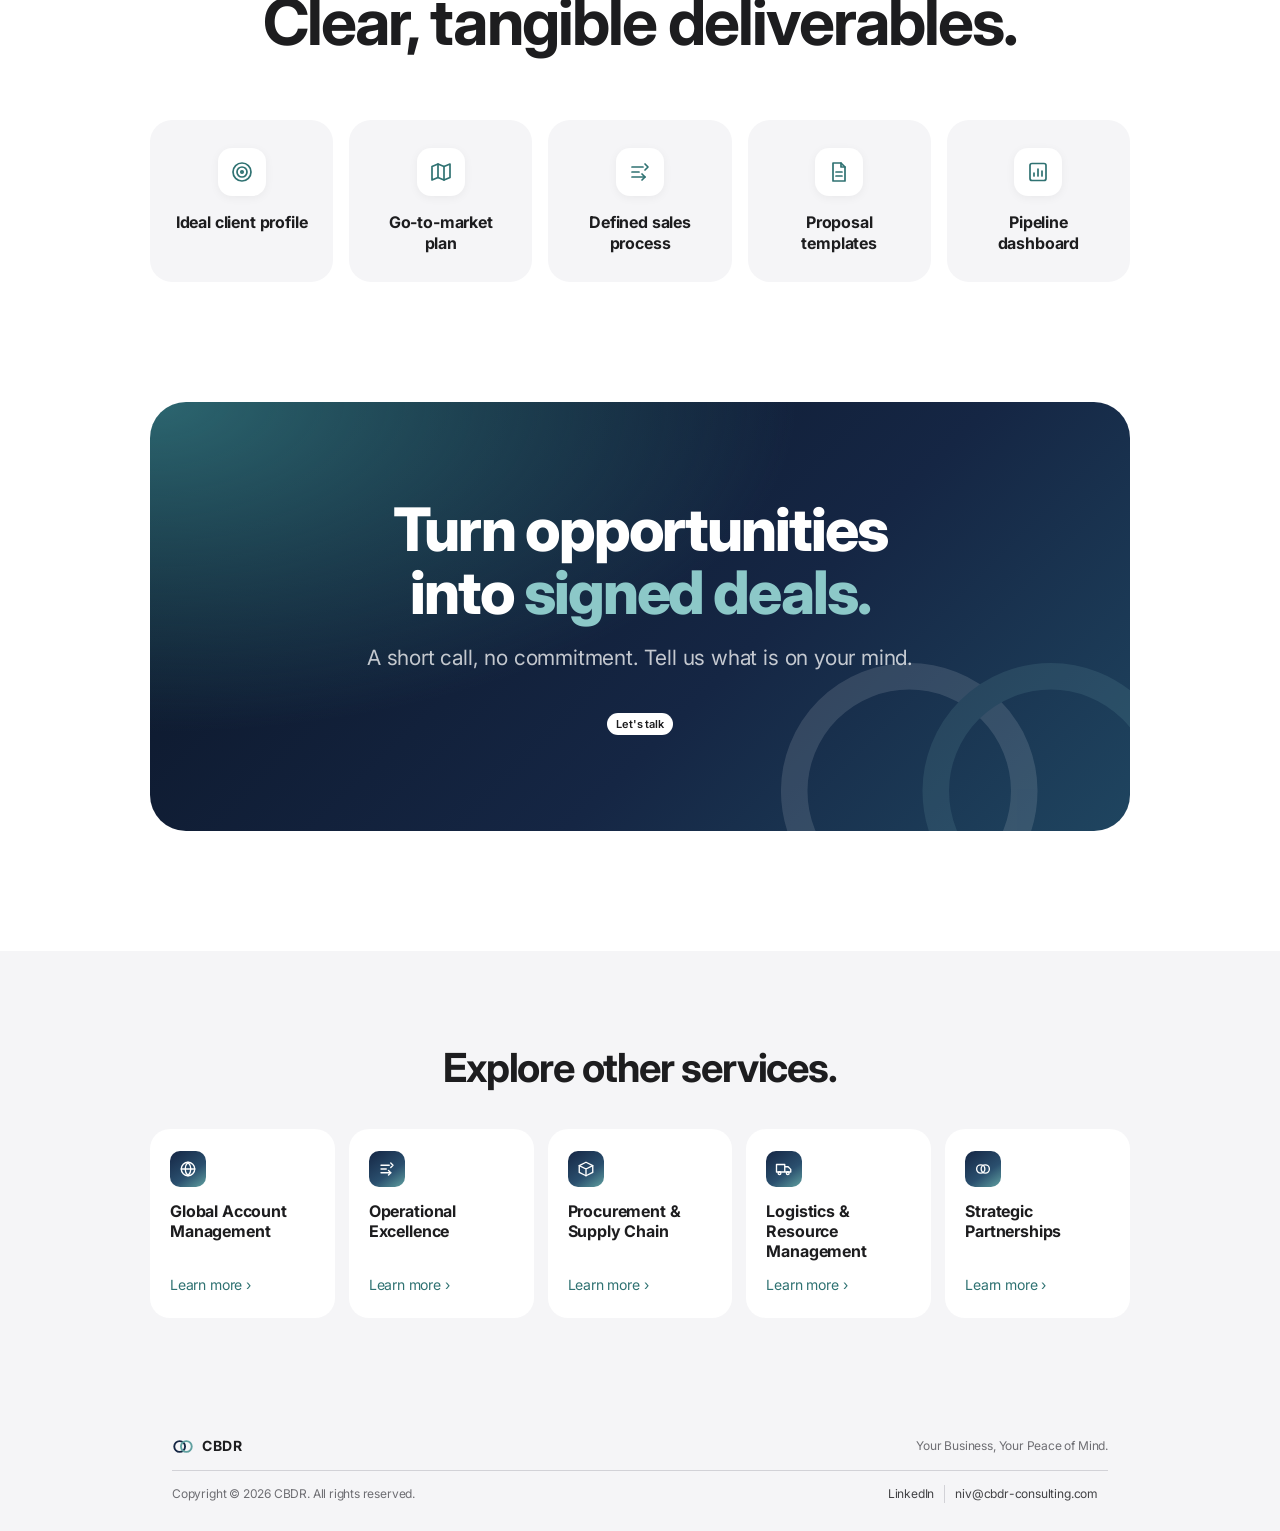
==== commit e808931e: "Emphasize partnership with clients" ====
--- a/b2b-business-development.html
+++ b/b2b-business-development.html
@@ -121,7 +121,7 @@
 <section class="section">
   <div class="inner">
     <div class="head-block center">
-      <p class="eyebrow rv"><span class="t-en">What we do</span><span class="t-he">מה אנחנו עושים</span></p>
+      <p class="eyebrow rv"><span class="t-en">What we do together</span><span class="t-he">מה אנחנו עושים ביחד</span></p>
       <h2 class="headline rv d1"><span class="t-en">Growth, built on a system.</span><span class="t-he">צמיחה שבנויה על שיטה.</span></h2>
     </div>
     <div class="caps"><div class="cap rv"><div class="ico"><svg viewBox="0 0 24 24" aria-hidden="true"><circle cx="12" cy="12" r="9"/><circle cx="12" cy="12" r="5"/><circle cx="12" cy="12" r="1.2"/></svg></div><h3><span class="t-en">Ideal client profile</span><span class="t-he">פרופיל לקוח אידיאלי (ICP)</span></h3><p><span class="t-en">Who to target, where they are, and what makes them buy.</span><span class="t-he">למי לפנות, איפה הם נמצאים, ומה גורם להם לקנות.</span></p></div><div class="cap rv d1"><div class="ico"><svg viewBox="0 0 24 24" aria-hidden="true"><path d="M9 4L3 6.5v13.5L9 17.5l6 2.5 6-2.5V4l-6 2.5z"/><path d="M9 4v13.5M15 6.5V20"/></svg></div><h3><span class="t-en">Go-to-market planning</span><span class="t-he">תוכנית יציאה לשוק</span></h3><p><span class="t-en">Markets, positioning, channels, and a realistic plan to enter them.</span><span class="t-he">שווקים, מיצוב, ערוצים ותוכנית מציאותית להיכנס אליהם.</span></p></div><div class="cap rv d2"><div class="ico"><svg viewBox="0 0 24 24" aria-hidden="true"><circle cx="11" cy="11" r="6.5"/><path d="M16 16l4.5 4.5"/></svg></div><h3><span class="t-en">Opportunity generation</span><span class="t-he">יצירת הזדמנויות</span></h3><p><span class="t-en">Identifying the right decision-makers and opening doors.</span><span class="t-he">איתור מקבלי ההחלטות הנכונים ופתיחת דלתות.</span></p></div><div class="cap rv"><div class="ico"><svg viewBox="0 0 24 24" aria-hidden="true"><path d="M4 7h11M4 12h7M4 17h13"/><path d="M17 4l3 3-3 3M14 14l3 3-3 3"/></svg></div><h3><span class="t-en">Sales process and pipeline</span><span class="t-he">תהליך מכירה ופייפליין</span></h3><p><span class="t-en">A clear process from first contact to signed deal, with every stage visible.</span><span class="t-he">תהליך ברור מקשר ראשון ועד חתימה, עם כל שלב גלוי.</span></p></div><div class="cap rv d1"><div class="ico"><svg viewBox="0 0 24 24" aria-hidden="true"><circle cx="9" cy="8.5" r="3.2"/><path d="M3.5 19c0-3.2 2.5-5.3 5.5-5.3s5.5 2.1 5.5 5.3"/><circle cx="17" cy="9.5" r="2.5"/><path d="M15.5 14c2.8.1 5 1.9 5 5"/></svg></div><h3><span class="t-en">Senior deal support</span><span class="t-he">ליווי עסקאות בדרג בכיר</span></h3><p><span class="t-en">Proposals, negotiations, and key meetings handled at a senior level.</span><span class="t-he">הצעות, משא ומתן ופגישות מפתח, בדרג בכיר.</span></p></div><div class="cap rv d2"><div class="ico"><svg viewBox="0 0 24 24" aria-hidden="true"><rect x="4" y="3.5" width="16" height="17" rx="2"/><path d="M8 16v-3M12 16V9M16 16v-5"/></svg></div><h3><span class="t-en">Pipeline reporting</span><span class="t-he">דיווח על הפייפליין</span></h3><p><span class="t-en">Simple numbers that show what's coming, and where deals get stuck.</span><span class="t-he">מספרים פשוטים שמראים מה בדרך, ואיפה עסקאות נתקעות.</span></p></div></div>
@@ -142,6 +142,7 @@
     <div class="flow-wrap">
       <ol class="flow" style="--n:5"><li class="rv"><div class="node">1</div><h3><span class="t-en">Target</span><span class="t-he">מיקוד</span></h3><p><span class="t-en">Ideal client profile and markets.</span><span class="t-he">פרופיל לקוח אידיאלי ושווקים.</span></p></li><li class="rv d1"><div class="node">2</div><h3><span class="t-en">Reach</span><span class="t-he">פנייה</span></h3><p><span class="t-en">Open doors with decision-makers.</span><span class="t-he">פתיחת דלתות מול מקבלי החלטות.</span></p></li><li class="rv d2"><div class="node">3</div><h3><span class="t-en">Qualify</span><span class="t-he">סינון</span></h3><p><span class="t-en">Focus on real opportunities.</span><span class="t-he">מיקוד בהזדמנויות אמיתיות.</span></p></li><li class="rv d3"><div class="node">4</div><h3><span class="t-en">Propose</span><span class="t-he">הצעה</span></h3><p><span class="t-en">Tailored proposals and negotiation.</span><span class="t-he">הצעות מותאמות ומשא ומתן.</span></p></li><li class="rv d3"><div class="node">5</div><h3><span class="t-en">Close and expand</span><span class="t-he">סגירה והרחבה</span></h3><p><span class="t-en">Signed deals that grow over time.</span><span class="t-he">עסקאות חתומות שגדלות לאורך זמן.</span></p></li></ol>
       
+      <p class="rv" style="text-align:center;margin-top:30px;font-size:15px;color:#a1a1a6"><span class="t-en">Defined together with your team at the start of every engagement.</span><span class="t-he">מוגדר יחד עם הצוות שלכם בתחילת כל התקשרות.</span></p>
     </div>
   </div>
 </section>
@@ -154,7 +155,7 @@
     </div>
     <div class="ba">
       <div class="ba-col ba-before rv"><h3><span class="t-en">Without a system</span><span class="t-he">בלי שיטה</span></h3><ul><li><svg viewBox="0 0 24 24"><path d="M7 7l10 10M17 7L7 17"/></svg><span><span class="t-en">Growth depends on referrals</span><span class="t-he">הצמיחה תלויה בהמלצות</span></span></li><li><svg viewBox="0 0 24 24"><path d="M7 7l10 10M17 7L7 17"/></svg><span><span class="t-en">No clear target market</span><span class="t-he">אין שוק יעד ברור</span></span></li><li><svg viewBox="0 0 24 24"><path d="M7 7l10 10M17 7L7 17"/></svg><span><span class="t-en">Deals stall without anyone noticing</span><span class="t-he">עסקאות נתקעות בלי שאף אחד שם לב</span></span></li><li><svg viewBox="0 0 24 24"><path d="M7 7l10 10M17 7L7 17"/></svg><span><span class="t-en">No forecast you can trust</span><span class="t-he">אין תחזית שאפשר לסמוך עליה</span></span></li></ul></div>
-      <div class="ba-col ba-after rv d1"><h3><span class="t-en">With CBDR</span><span class="t-he">עם CBDR</span></h3><ul><li><svg viewBox="0 0 24 24"><path d="M5 12.5l4.5 4.5L19 7.5"/></svg><span><span class="t-en">A steady flow of qualified opportunities</span><span class="t-he">זרימה קבועה של הזדמנויות איכותיות</span></span></li><li><svg viewBox="0 0 24 24"><path d="M5 12.5l4.5 4.5L19 7.5"/></svg><span><span class="t-en">A clear client profile and market plan</span><span class="t-he">פרופיל לקוח ותוכנית שוק ברורים</span></span></li><li><svg viewBox="0 0 24 24"><path d="M5 12.5l4.5 4.5L19 7.5"/></svg><span><span class="t-en">Every deal tracked through clear stages</span><span class="t-he">כל עסקה במעקב לפי שלבים ברורים</span></span></li><li><svg viewBox="0 0 24 24"><path d="M5 12.5l4.5 4.5L19 7.5"/></svg><span><span class="t-en">A pipeline you can forecast from</span><span class="t-he">פייפליין שאפשר לבנות עליו תחזית</span></span></li></ul></div>
+      <div class="ba-col ba-after rv d1"><h3><span class="t-en">Together with CBDR</span><span class="t-he">יחד עם CBDR</span></h3><ul><li><svg viewBox="0 0 24 24"><path d="M5 12.5l4.5 4.5L19 7.5"/></svg><span><span class="t-en">A steady flow of qualified opportunities</span><span class="t-he">זרימה קבועה של הזדמנויות איכותיות</span></span></li><li><svg viewBox="0 0 24 24"><path d="M5 12.5l4.5 4.5L19 7.5"/></svg><span><span class="t-en">A clear client profile and market plan</span><span class="t-he">פרופיל לקוח ותוכנית שוק ברורים</span></span></li><li><svg viewBox="0 0 24 24"><path d="M5 12.5l4.5 4.5L19 7.5"/></svg><span><span class="t-en">Every deal tracked through clear stages</span><span class="t-he">כל עסקה במעקב לפי שלבים ברורים</span></span></li><li><svg viewBox="0 0 24 24"><path d="M5 12.5l4.5 4.5L19 7.5"/></svg><span><span class="t-en">A pipeline you can forecast from</span><span class="t-he">פייפליין שאפשר לבנות עליו תחזית</span></span></li></ul></div>
     </div>
   </div>
 </section>
